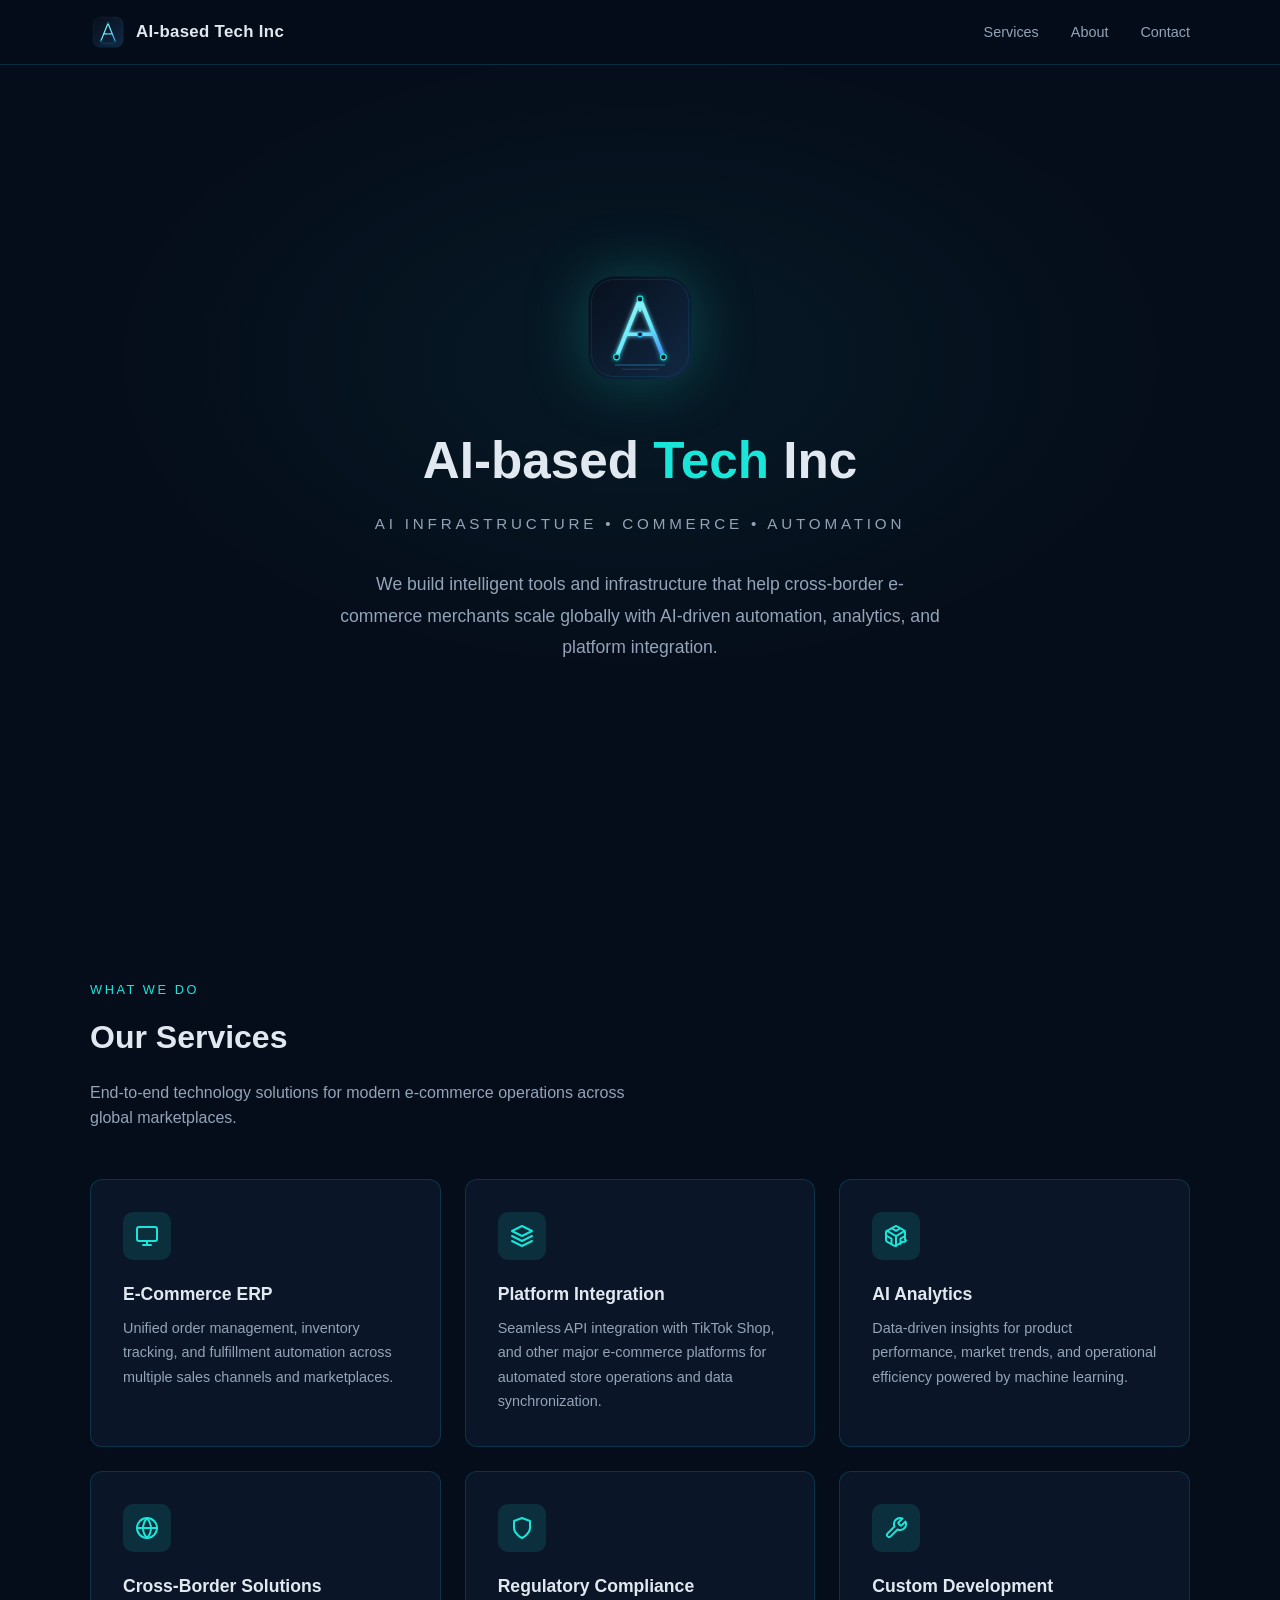
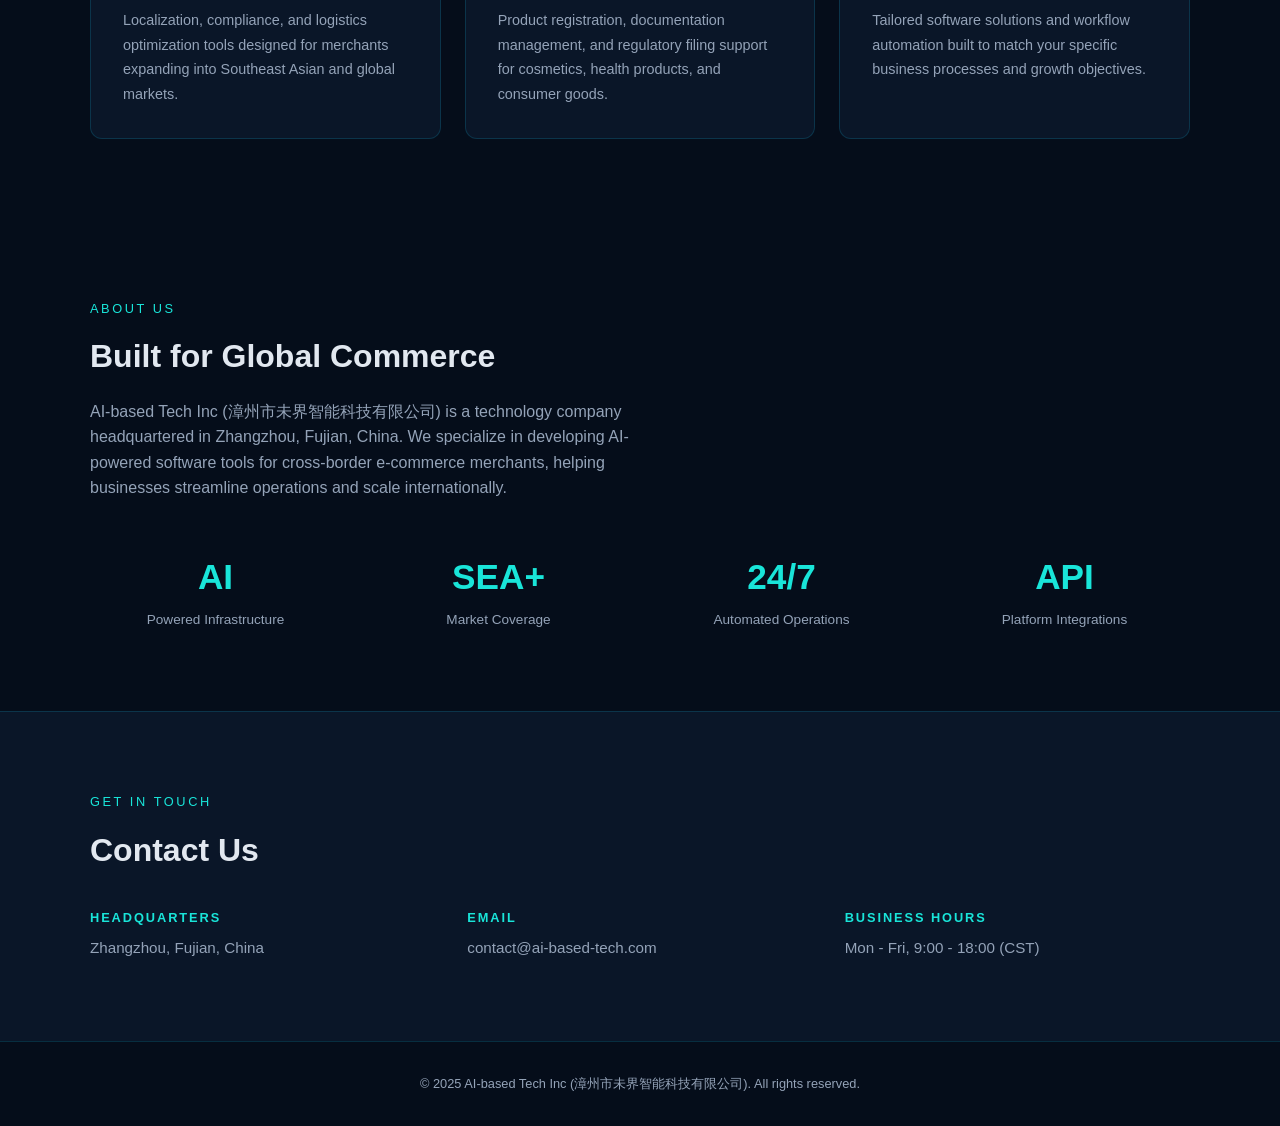
==== index.html @ 0955ab33 "Initial one-page company site for AI-based Tech Inc" ====
<!DOCTYPE html>
<html lang="en">
<head>
  <meta charset="UTF-8">
  <meta name="viewport" content="width=device-width, initial-scale=1.0">
  <title>AI-based Tech Inc</title>
  <meta name="description" content="AI-based Tech Inc — AI-powered cross-border e-commerce infrastructure, automation tools, and data-driven solutions for global merchants.">
  <style>
    *, *::before, *::after { margin: 0; padding: 0; box-sizing: border-box; }

    :root {
      --bg-deep: #050d1a;
      --bg-card: #0a1628;
      --cyan: #19e5d9;
      --cyan-dim: rgba(25, 229, 217, 0.12);
      --blue: #3b82f6;
      --text: #e2e8f0;
      --text-dim: #94a3b8;
      --border: rgba(15, 124, 153, 0.3);
    }

    html { scroll-behavior: smooth; }

    body {
      font-family: -apple-system, BlinkMacSystemFont, 'Segoe UI', Roboto, 'Helvetica Neue', sans-serif;
      background: var(--bg-deep);
      color: var(--text);
      line-height: 1.6;
      min-height: 100vh;
    }

    /* --- NAV --- */
    nav {
      position: fixed; top: 0; width: 100%; z-index: 100;
      background: rgba(5, 13, 26, 0.85);
      backdrop-filter: blur(12px);
      border-bottom: 1px solid var(--border);
      padding: 0 2rem;
    }
    .nav-inner {
      max-width: 1100px; margin: 0 auto;
      display: flex; align-items: center; justify-content: space-between;
      height: 64px;
    }
    .nav-brand { display: flex; align-items: center; gap: 10px; text-decoration: none; }
    .nav-brand svg { width: 36px; height: 36px; }
    .nav-brand span { font-size: 1.05rem; font-weight: 600; color: var(--text); letter-spacing: 0.02em; }
    .nav-links { display: flex; gap: 2rem; list-style: none; }
    .nav-links a {
      color: var(--text-dim); text-decoration: none; font-size: 0.9rem;
      transition: color 0.2s;
    }
    .nav-links a:hover { color: var(--cyan); }

    /* --- HERO --- */
    .hero {
      min-height: 100vh;
      display: flex; flex-direction: column; align-items: center; justify-content: center;
      text-align: center; padding: 6rem 2rem 4rem;
      background: radial-gradient(ellipse 60% 50% at 50% 40%, rgba(25, 229, 217, 0.06) 0%, transparent 70%);
    }
    .hero svg { width: 120px; height: 120px; margin-bottom: 2rem; filter: drop-shadow(0 0 30px rgba(25, 229, 217, 0.25)); }
    .hero h1 { font-size: clamp(2rem, 5vw, 3.2rem); font-weight: 700; margin-bottom: 0.5rem; }
    .hero h1 .accent { color: var(--cyan); }
    .hero .tagline {
      font-size: 0.95rem; color: var(--text-dim); letter-spacing: 0.25em; text-transform: uppercase;
      margin-bottom: 2rem;
    }
    .hero p {
      max-width: 600px; font-size: 1.1rem; color: var(--text-dim); line-height: 1.8;
    }

    /* --- SECTIONS --- */
    section { padding: 5rem 2rem; }
    .container { max-width: 1100px; margin: 0 auto; }
    .section-label {
      font-size: 0.8rem; letter-spacing: 0.2em; text-transform: uppercase;
      color: var(--cyan); margin-bottom: 0.75rem;
    }
    .section-title {
      font-size: clamp(1.5rem, 3vw, 2rem); font-weight: 700; margin-bottom: 1rem;
    }
    .section-desc {
      color: var(--text-dim); max-width: 560px; margin-bottom: 3rem;
    }

    /* --- SERVICES GRID --- */
    .grid {
      display: grid;
      grid-template-columns: repeat(auto-fit, minmax(280px, 1fr));
      gap: 1.5rem;
    }
    .card {
      background: var(--bg-card);
      border: 1px solid var(--border);
      border-radius: 12px;
      padding: 2rem;
      transition: border-color 0.3s, transform 0.3s;
    }
    .card:hover { border-color: var(--cyan); transform: translateY(-4px); }
    .card-icon {
      width: 48px; height: 48px; border-radius: 10px;
      background: var(--cyan-dim);
      display: flex; align-items: center; justify-content: center;
      margin-bottom: 1.25rem; font-size: 1.4rem;
    }
    .card h3 { font-size: 1.1rem; font-weight: 600; margin-bottom: 0.5rem; }
    .card p { font-size: 0.9rem; color: var(--text-dim); line-height: 1.7; }

    /* --- ABOUT --- */
    .about-grid {
      display: grid;
      grid-template-columns: repeat(auto-fit, minmax(200px, 1fr));
      gap: 2rem; margin-top: 2.5rem;
    }
    .stat { text-align: center; }
    .stat-value {
      font-size: 2.2rem; font-weight: 700; color: var(--cyan);
      margin-bottom: 0.25rem;
    }
    .stat-label { font-size: 0.85rem; color: var(--text-dim); }

    /* --- CONTACT --- */
    .contact-section {
      background: var(--bg-card);
      border-top: 1px solid var(--border);
    }
    .contact-grid {
      display: grid;
      grid-template-columns: repeat(auto-fit, minmax(240px, 1fr));
      gap: 2rem;
    }
    .contact-item h4 { font-size: 0.8rem; letter-spacing: 0.15em; text-transform: uppercase; color: var(--cyan); margin-bottom: 0.5rem; }
    .contact-item p { color: var(--text-dim); font-size: 0.95rem; }

    /* --- FOOTER --- */
    footer {
      text-align: center; padding: 2rem;
      border-top: 1px solid var(--border);
      font-size: 0.8rem; color: var(--text-dim);
    }

    /* --- MOBILE --- */
    @media (max-width: 640px) {
      .nav-links { display: none; }
      .hero { padding-top: 5rem; }
      section { padding: 3rem 1.25rem; }
    }
  </style>
</head>
<body>

<!-- Nav -->
<nav>
  <div class="nav-inner">
    <a href="#" class="nav-brand">
      <svg viewBox="0 0 1024 1024" fill="none" xmlns="http://www.w3.org/2000/svg">
        <defs>
          <linearGradient id="bg" x1="144" y1="120" x2="912" y2="912" gradientUnits="userSpaceOnUse"><stop stop-color="#08111F"/><stop offset="1" stop-color="#112741"/></linearGradient>
          <linearGradient id="stroke" x1="256" y1="238" x2="760" y2="786" gradientUnits="userSpaceOnUse"><stop stop-color="#A7FFF5"/><stop offset="0.55" stop-color="#67E8F9"/><stop offset="1" stop-color="#3B82F6"/></linearGradient>
        </defs>
        <rect x="72" y="72" width="880" height="880" rx="220" fill="url(#bg)"/>
        <rect x="98" y="98" width="828" height="828" rx="194" stroke="#0F7C99" stroke-opacity="0.45" stroke-width="4"/>
        <g><path d="M312 760L512 264L712 760" stroke="url(#stroke)" stroke-width="34" stroke-linecap="round" stroke-linejoin="round"/><path d="M388 566H636" stroke="url(#stroke)" stroke-width="30" stroke-linecap="round"/><circle cx="312" cy="760" r="24" fill="#09192C" stroke="#19E5D9" stroke-width="10"/><circle cx="512" cy="264" r="24" fill="#09192C" stroke="#19E5D9" stroke-width="10"/><circle cx="712" cy="760" r="24" fill="#09192C" stroke="#19E5D9" stroke-width="10"/><circle cx="512" cy="566" r="22" fill="#09192C" stroke="#38BDF8" stroke-width="10"/></g>
        <path d="M302 828H722" stroke="#1A6B91" stroke-width="10" stroke-linecap="round"/><path d="M360 864H664" stroke="#1A6B91" stroke-width="6" stroke-linecap="round" opacity="0.7"/>
      </svg>
      <span>AI-based Tech Inc</span>
    </a>
    <ul class="nav-links">
      <li><a href="#services">Services</a></li>
      <li><a href="#about">About</a></li>
      <li><a href="#contact">Contact</a></li>
    </ul>
  </div>
</nav>

<!-- Hero -->
<section class="hero">
  <svg viewBox="0 0 1024 1024" fill="none" xmlns="http://www.w3.org/2000/svg">
    <defs>
      <linearGradient id="bg2" x1="144" y1="120" x2="912" y2="912" gradientUnits="userSpaceOnUse"><stop stop-color="#08111F"/><stop offset="1" stop-color="#112741"/></linearGradient>
      <linearGradient id="stroke2" x1="256" y1="238" x2="760" y2="786" gradientUnits="userSpaceOnUse"><stop stop-color="#A7FFF5"/><stop offset="0.55" stop-color="#67E8F9"/><stop offset="1" stop-color="#3B82F6"/></linearGradient>
      <filter id="glow2" x="180" y="150" width="680" height="724" filterUnits="userSpaceOnUse"><feGaussianBlur stdDeviation="18" result="blur"/><feMerge><feMergeNode in="blur"/><feMergeNode in="SourceGraphic"/></feMerge></filter>
    </defs>
    <rect x="72" y="72" width="880" height="880" rx="220" fill="url(#bg2)"/>
    <rect x="98" y="98" width="828" height="828" rx="194" stroke="#0F7C99" stroke-opacity="0.45" stroke-width="4"/>
    <g filter="url(#glow2)"><path d="M312 760L512 264L712 760" stroke="url(#stroke2)" stroke-width="34" stroke-linecap="round" stroke-linejoin="round"/><path d="M388 566H636" stroke="url(#stroke2)" stroke-width="30" stroke-linecap="round"/><path d="M512 264V362" stroke="url(#stroke2)" stroke-width="22" stroke-linecap="round"/><circle cx="312" cy="760" r="24" fill="#09192C" stroke="#19E5D9" stroke-width="10"/><circle cx="512" cy="264" r="24" fill="#09192C" stroke="#19E5D9" stroke-width="10"/><circle cx="712" cy="760" r="24" fill="#09192C" stroke="#19E5D9" stroke-width="10"/><circle cx="512" cy="566" r="22" fill="#09192C" stroke="#38BDF8" stroke-width="10"/></g>
    <path d="M302 828H722" stroke="#1A6B91" stroke-width="10" stroke-linecap="round"/><path d="M360 864H664" stroke="#1A6B91" stroke-width="6" stroke-linecap="round" opacity="0.7"/>
  </svg>
  <h1>AI-based <span class="accent">Tech</span> Inc</h1>
  <p class="tagline">AI Infrastructure &bull; Commerce &bull; Automation</p>
  <p>We build intelligent tools and infrastructure that help cross-border e-commerce merchants scale globally with AI-driven automation, analytics, and platform integration.</p>
</section>

<!-- Services -->
<section id="services">
  <div class="container">
    <p class="section-label">What We Do</p>
    <h2 class="section-title">Our Services</h2>
    <p class="section-desc">End-to-end technology solutions for modern e-commerce operations across global marketplaces.</p>
    <div class="grid">
      <div class="card">
        <div class="card-icon"><svg width="24" height="24" fill="none" stroke="#19e5d9" stroke-width="2" stroke-linecap="round" stroke-linejoin="round" viewBox="0 0 24 24"><rect x="2" y="3" width="20" height="14" rx="2"/><path d="M8 21h8M12 17v4"/></svg></div>
        <h3>E-Commerce ERP</h3>
        <p>Unified order management, inventory tracking, and fulfillment automation across multiple sales channels and marketplaces.</p>
      </div>
      <div class="card">
        <div class="card-icon"><svg width="24" height="24" fill="none" stroke="#19e5d9" stroke-width="2" stroke-linecap="round" stroke-linejoin="round" viewBox="0 0 24 24"><path d="M12 2L2 7l10 5 10-5-10-5z"/><path d="M2 17l10 5 10-5"/><path d="M2 12l10 5 10-5"/></svg></div>
        <h3>Platform Integration</h3>
        <p>Seamless API integration with TikTok Shop, and other major e-commerce platforms for automated store operations and data synchronization.</p>
      </div>
      <div class="card">
        <div class="card-icon"><svg width="24" height="24" fill="none" stroke="#19e5d9" stroke-width="2" stroke-linecap="round" stroke-linejoin="round" viewBox="0 0 24 24"><path d="M21 16V8a2 2 0 00-1-1.73l-7-4a2 2 0 00-2 0l-7 4A2 2 0 002 8v8a2 2 0 001 1.73l7 4a2 2 0 002 0l7-4A2 2 0 0022 16z"/><path d="M7.5 4.21l4.5 2.6 4.5-2.6M7.5 19.79V14.6L3 12M21 12l-4.5 2.6v5.19M3.27 6.96L12 12.01l8.73-5.05"/><path d="M12 22.08V12"/></svg></div>
        <h3>AI Analytics</h3>
        <p>Data-driven insights for product performance, market trends, and operational efficiency powered by machine learning.</p>
      </div>
      <div class="card">
        <div class="card-icon"><svg width="24" height="24" fill="none" stroke="#19e5d9" stroke-width="2" stroke-linecap="round" stroke-linejoin="round" viewBox="0 0 24 24"><circle cx="12" cy="12" r="10"/><path d="M2 12h20M12 2a15.3 15.3 0 014 10 15.3 15.3 0 01-4 10 15.3 15.3 0 01-4-10 15.3 15.3 0 014-10z"/></svg></div>
        <h3>Cross-Border Solutions</h3>
        <p>Localization, compliance, and logistics optimization tools designed for merchants expanding into Southeast Asian and global markets.</p>
      </div>
      <div class="card">
        <div class="card-icon"><svg width="24" height="24" fill="none" stroke="#19e5d9" stroke-width="2" stroke-linecap="round" stroke-linejoin="round" viewBox="0 0 24 24"><path d="M12 22s8-4 8-10V5l-8-3-8 3v7c0 6 8 10 8 10z"/></svg></div>
        <h3>Regulatory Compliance</h3>
        <p>Product registration, documentation management, and regulatory filing support for cosmetics, health products, and consumer goods.</p>
      </div>
      <div class="card">
        <div class="card-icon"><svg width="24" height="24" fill="none" stroke="#19e5d9" stroke-width="2" stroke-linecap="round" stroke-linejoin="round" viewBox="0 0 24 24"><path d="M14.7 6.3a1 1 0 000 1.4l1.6 1.6a1 1 0 001.4 0l3.77-3.77a6 6 0 01-7.94 7.94l-6.91 6.91a2.12 2.12 0 01-3-3l6.91-6.91a6 6 0 017.94-7.94l-3.76 3.76z"/></svg></div>
        <h3>Custom Development</h3>
        <p>Tailored software solutions and workflow automation built to match your specific business processes and growth objectives.</p>
      </div>
    </div>
  </div>
</section>

<!-- About -->
<section id="about">
  <div class="container">
    <p class="section-label">About Us</p>
    <h2 class="section-title">Built for Global Commerce</h2>
    <p class="section-desc">AI-based Tech Inc (漳州市未界智能科技有限公司) is a technology company headquartered in Zhangzhou, Fujian, China. We specialize in developing AI-powered software tools for cross-border e-commerce merchants, helping businesses streamline operations and scale internationally.</p>
    <div class="about-grid">
      <div class="stat">
        <div class="stat-value">AI</div>
        <div class="stat-label">Powered Infrastructure</div>
      </div>
      <div class="stat">
        <div class="stat-value">SEA+</div>
        <div class="stat-label">Market Coverage</div>
      </div>
      <div class="stat">
        <div class="stat-value">24/7</div>
        <div class="stat-label">Automated Operations</div>
      </div>
      <div class="stat">
        <div class="stat-value">API</div>
        <div class="stat-label">Platform Integrations</div>
      </div>
    </div>
  </div>
</section>

<!-- Contact -->
<section id="contact" class="contact-section">
  <div class="container">
    <p class="section-label">Get in Touch</p>
    <h2 class="section-title">Contact Us</h2>
    <div class="contact-grid" style="margin-top: 2rem;">
      <div class="contact-item">
        <h4>Headquarters</h4>
        <p>Zhangzhou, Fujian, China</p>
      </div>
      <div class="contact-item">
        <h4>Email</h4>
        <p>contact@ai-based-tech.com</p>
      </div>
      <div class="contact-item">
        <h4>Business Hours</h4>
        <p>Mon - Fri, 9:00 - 18:00 (CST)</p>
      </div>
    </div>
  </div>
</section>

<footer>
  <p>&copy; 2025 AI-based Tech Inc (漳州市未界智能科技有限公司). All rights reserved.</p>
</footer>

</body>
</html>
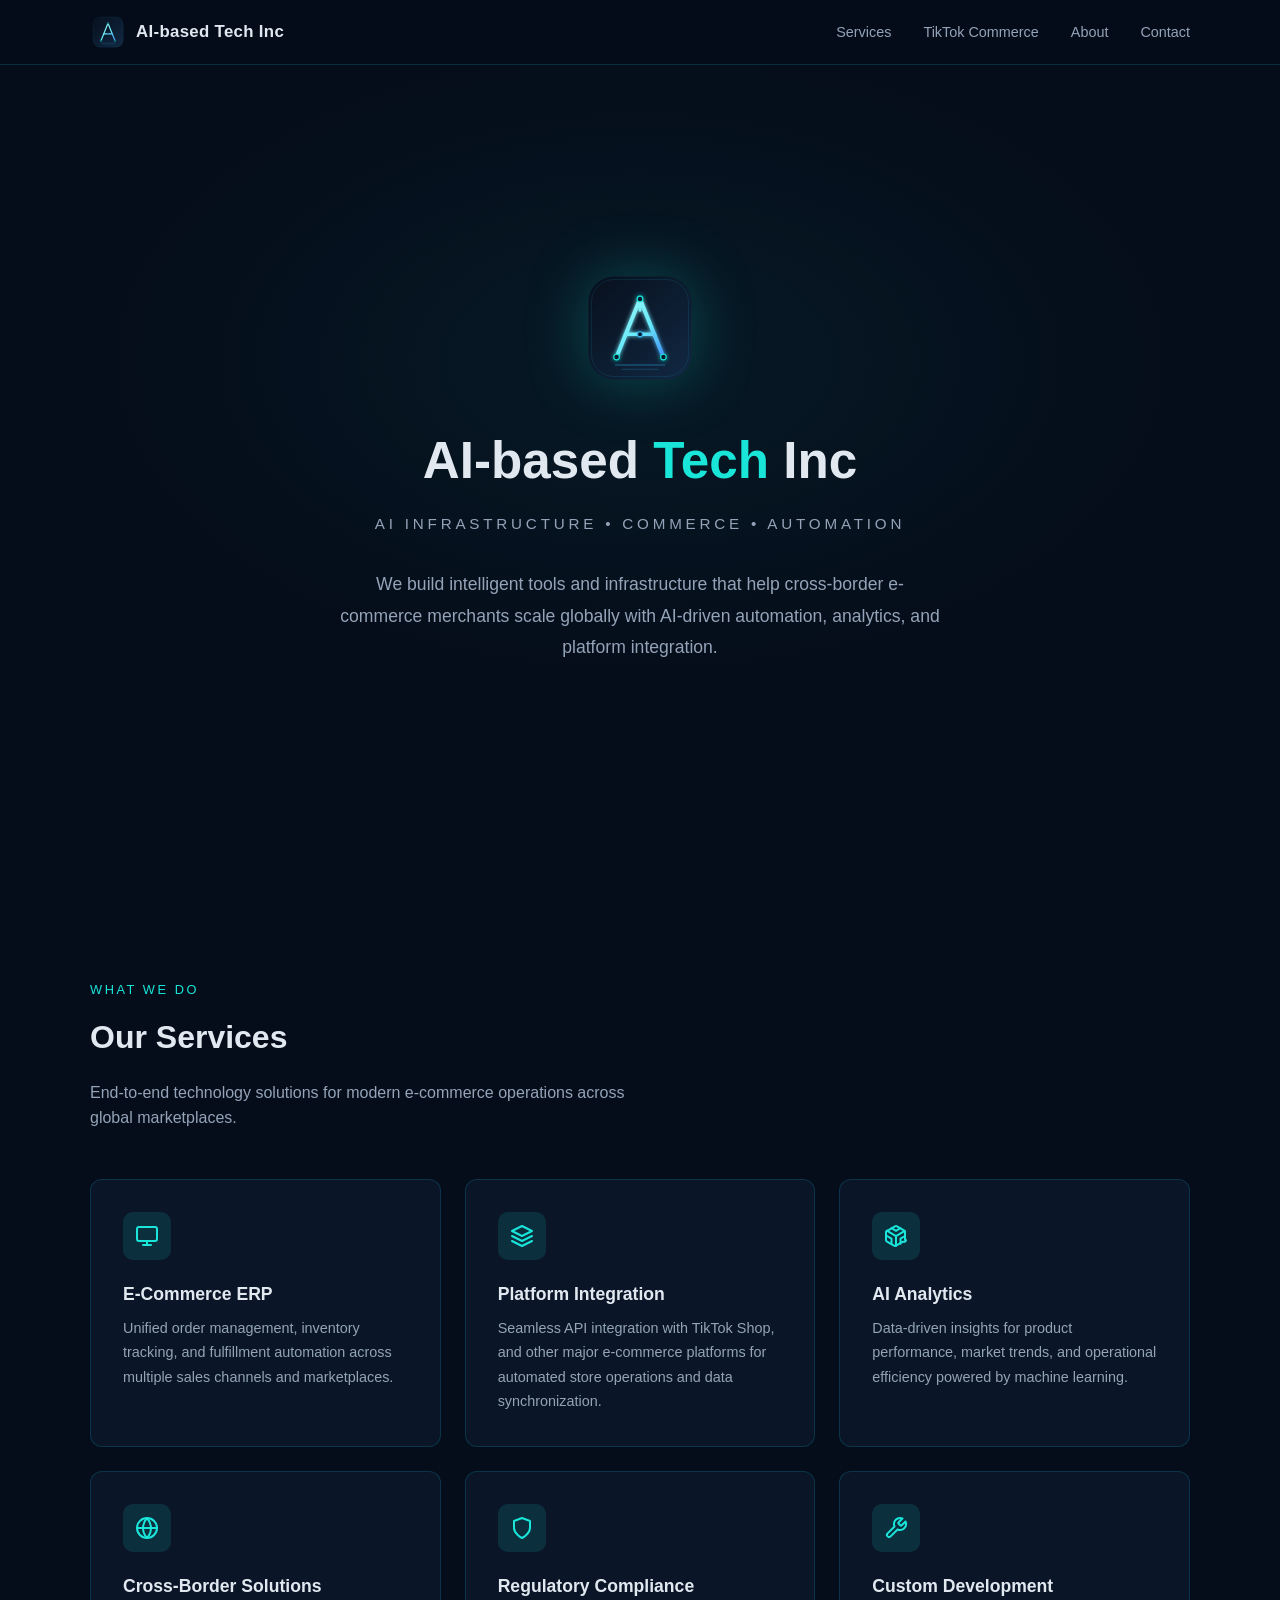
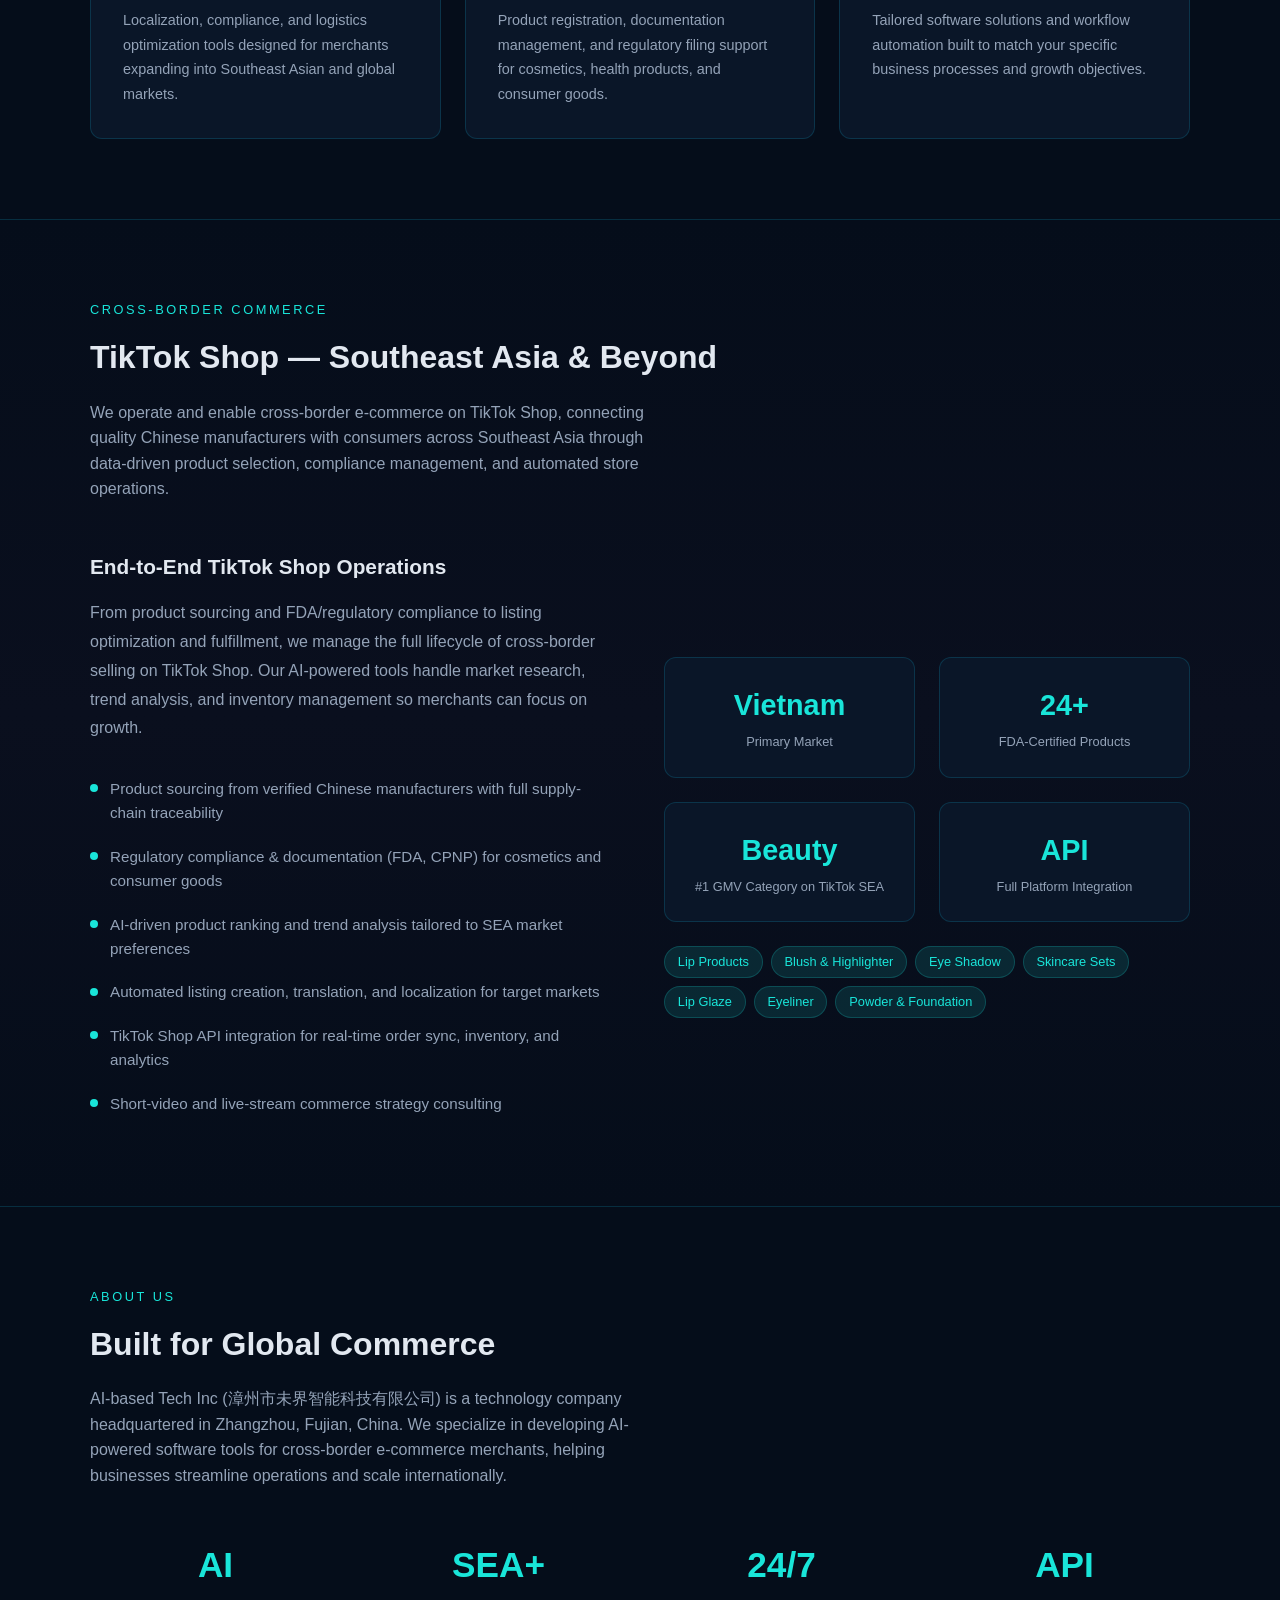
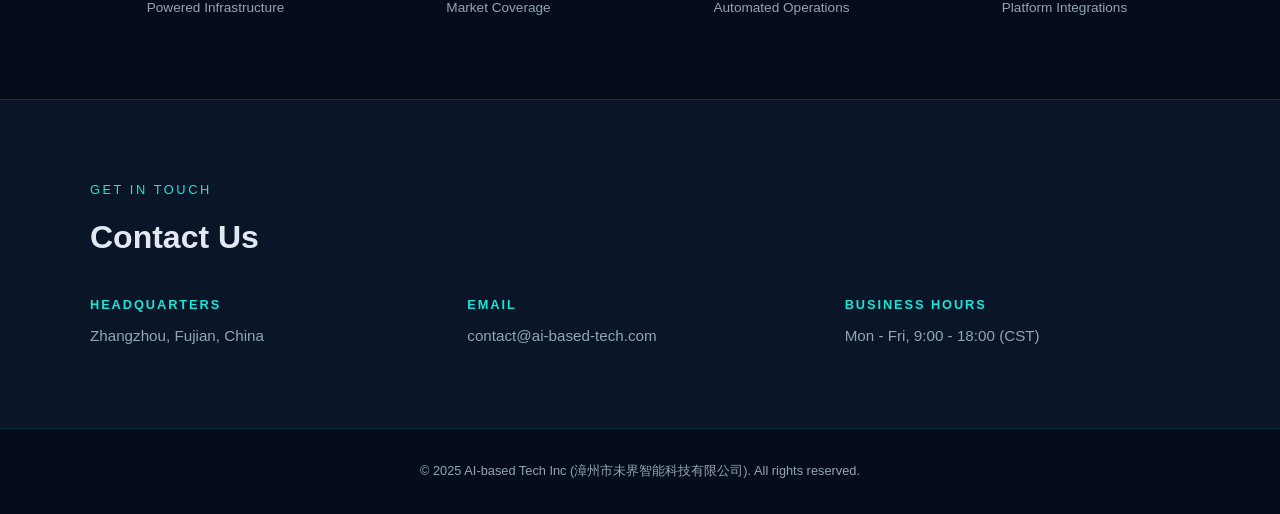
==== commit 74d47563: "Add TikTok cross-border commerce section" ====
--- a/index.html
+++ b/index.html
@@ -106,6 +106,49 @@
     }
     .card h3 { font-size: 1.1rem; font-weight: 600; margin-bottom: 0.5rem; }
     .card p { font-size: 0.9rem; color: var(--text-dim); line-height: 1.7; }
+
+    /* --- TIKTOK --- */
+    .tiktok-section {
+      background: linear-gradient(180deg, var(--bg-deep) 0%, #0a0f1e 50%, var(--bg-deep) 100%);
+      border-top: 1px solid var(--border);
+      border-bottom: 1px solid var(--border);
+    }
+    .tiktok-highlight {
+      display: grid;
+      grid-template-columns: 1fr 1fr;
+      gap: 3rem; align-items: center;
+    }
+    .tiktok-text h3 { font-size: 1.3rem; font-weight: 600; margin-bottom: 1rem; }
+    .tiktok-text p { color: var(--text-dim); line-height: 1.8; margin-bottom: 1rem; }
+    .tiktok-features { list-style: none; margin-top: 1.5rem; }
+    .tiktok-features li {
+      padding: 0.6rem 0; color: var(--text-dim); font-size: 0.95rem;
+      display: flex; align-items: flex-start; gap: 0.75rem;
+    }
+    .tiktok-features li::before {
+      content: ''; display: inline-block; width: 8px; height: 8px;
+      background: var(--cyan); border-radius: 50%; margin-top: 0.45rem; flex-shrink: 0;
+    }
+    .tiktok-stats {
+      display: grid; grid-template-columns: 1fr 1fr; gap: 1.5rem;
+    }
+    .tiktok-stat-card {
+      background: var(--bg-card); border: 1px solid var(--border);
+      border-radius: 12px; padding: 1.5rem; text-align: center;
+    }
+    .tiktok-stat-card .stat-value { font-size: 1.8rem; font-weight: 700; color: var(--cyan); }
+    .tiktok-stat-card .stat-label { font-size: 0.8rem; color: var(--text-dim); margin-top: 0.25rem; }
+    .tiktok-categories {
+      display: flex; flex-wrap: wrap; gap: 0.5rem; margin-top: 1.5rem;
+    }
+    .tag {
+      background: var(--cyan-dim); border: 1px solid rgba(25, 229, 217, 0.2);
+      color: var(--cyan); padding: 0.3rem 0.8rem; border-radius: 20px;
+      font-size: 0.8rem; white-space: nowrap;
+    }
+    @media (max-width: 768px) {
+      .tiktok-highlight { grid-template-columns: 1fr; }
+    }
 
     /* --- ABOUT --- */
     .about-grid {
@@ -168,6 +211,7 @@
     </a>
     <ul class="nav-links">
       <li><a href="#services">Services</a></li>
+      <li><a href="#tiktok">TikTok Commerce</a></li>
       <li><a href="#about">About</a></li>
       <li><a href="#contact">Contact</a></li>
     </ul>
@@ -233,6 +277,59 @@
   </div>
 </section>
 
+<!-- TikTok Cross-Border Commerce -->
+<section id="tiktok" class="tiktok-section">
+  <div class="container">
+    <p class="section-label">Cross-Border Commerce</p>
+    <h2 class="section-title">TikTok Shop &mdash; Southeast Asia &amp; Beyond</h2>
+    <p class="section-desc">We operate and enable cross-border e-commerce on TikTok Shop, connecting quality Chinese manufacturers with consumers across Southeast Asia through data-driven product selection, compliance management, and automated store operations.</p>
+
+    <div class="tiktok-highlight">
+      <div class="tiktok-text">
+        <h3>End-to-End TikTok Shop Operations</h3>
+        <p>From product sourcing and FDA/regulatory compliance to listing optimization and fulfillment, we manage the full lifecycle of cross-border selling on TikTok Shop. Our AI-powered tools handle market research, trend analysis, and inventory management so merchants can focus on growth.</p>
+        <ul class="tiktok-features">
+          <li>Product sourcing from verified Chinese manufacturers with full supply-chain traceability</li>
+          <li>Regulatory compliance &amp; documentation (FDA, CPNP) for cosmetics and consumer goods</li>
+          <li>AI-driven product ranking and trend analysis tailored to SEA market preferences</li>
+          <li>Automated listing creation, translation, and localization for target markets</li>
+          <li>TikTok Shop API integration for real-time order sync, inventory, and analytics</li>
+          <li>Short-video and live-stream commerce strategy consulting</li>
+        </ul>
+      </div>
+      <div>
+        <div class="tiktok-stats">
+          <div class="tiktok-stat-card">
+            <div class="stat-value">Vietnam</div>
+            <div class="stat-label">Primary Market</div>
+          </div>
+          <div class="tiktok-stat-card">
+            <div class="stat-value">24+</div>
+            <div class="stat-label">FDA-Certified Products</div>
+          </div>
+          <div class="tiktok-stat-card">
+            <div class="stat-value">Beauty</div>
+            <div class="stat-label">#1 GMV Category on TikTok SEA</div>
+          </div>
+          <div class="tiktok-stat-card">
+            <div class="stat-value">API</div>
+            <div class="stat-label">Full Platform Integration</div>
+          </div>
+        </div>
+        <div class="tiktok-categories">
+          <span class="tag">Lip Products</span>
+          <span class="tag">Blush &amp; Highlighter</span>
+          <span class="tag">Eye Shadow</span>
+          <span class="tag">Skincare Sets</span>
+          <span class="tag">Lip Glaze</span>
+          <span class="tag">Eyeliner</span>
+          <span class="tag">Powder &amp; Foundation</span>
+        </div>
+      </div>
+    </div>
+  </div>
+</section>
+
 <!-- About -->
 <section id="about">
   <div class="container">
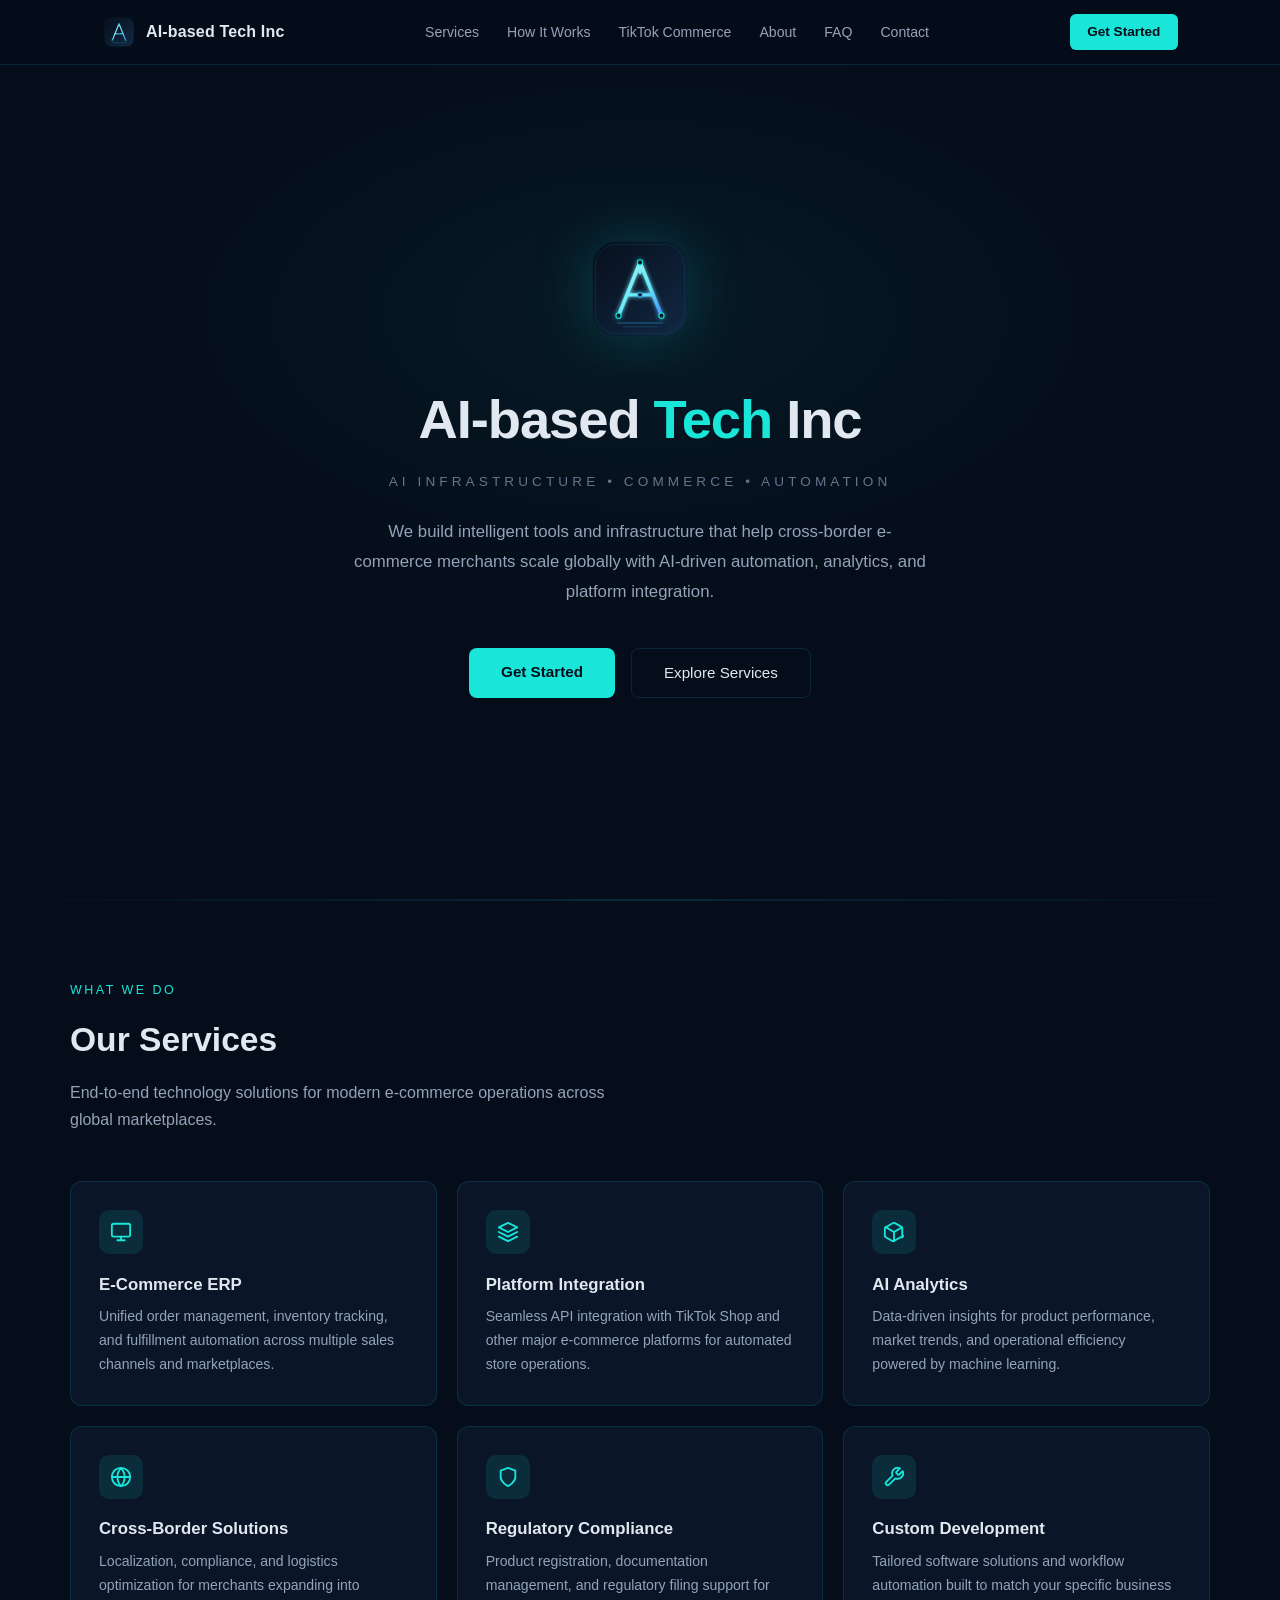
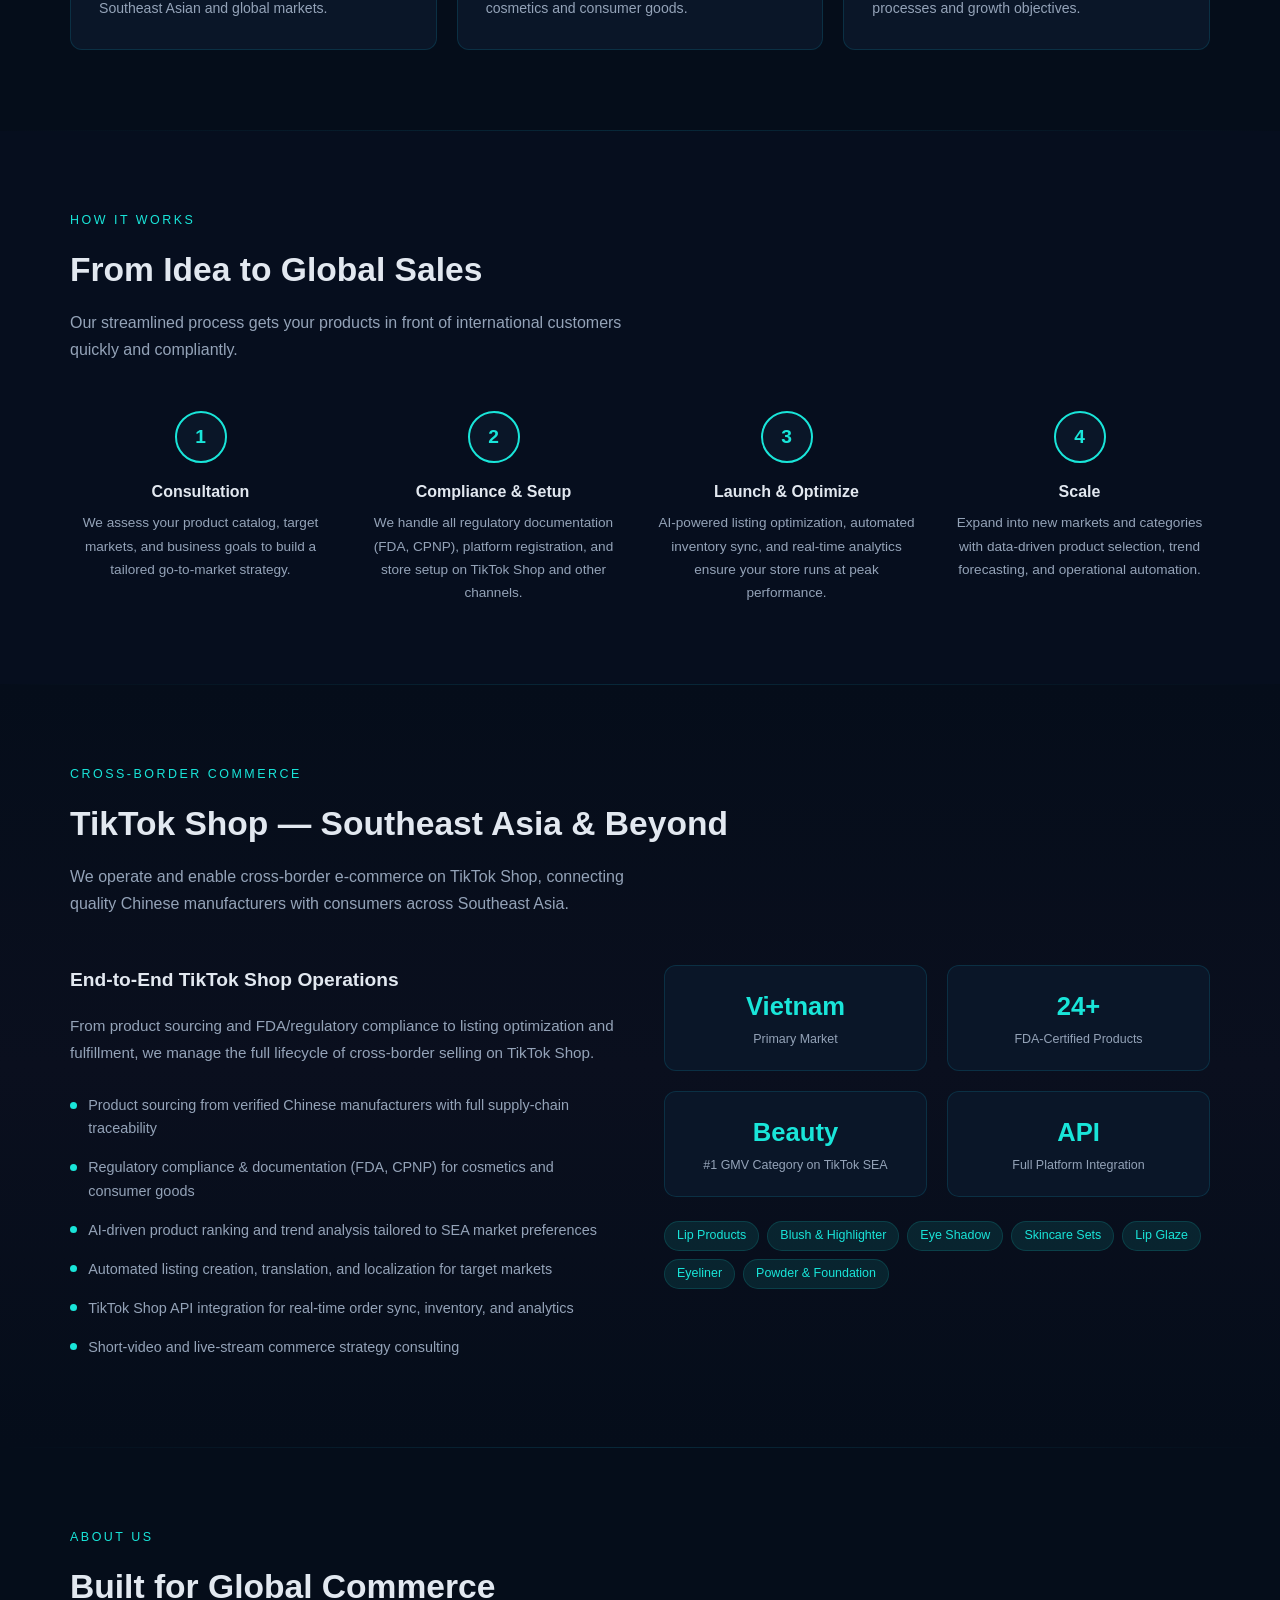
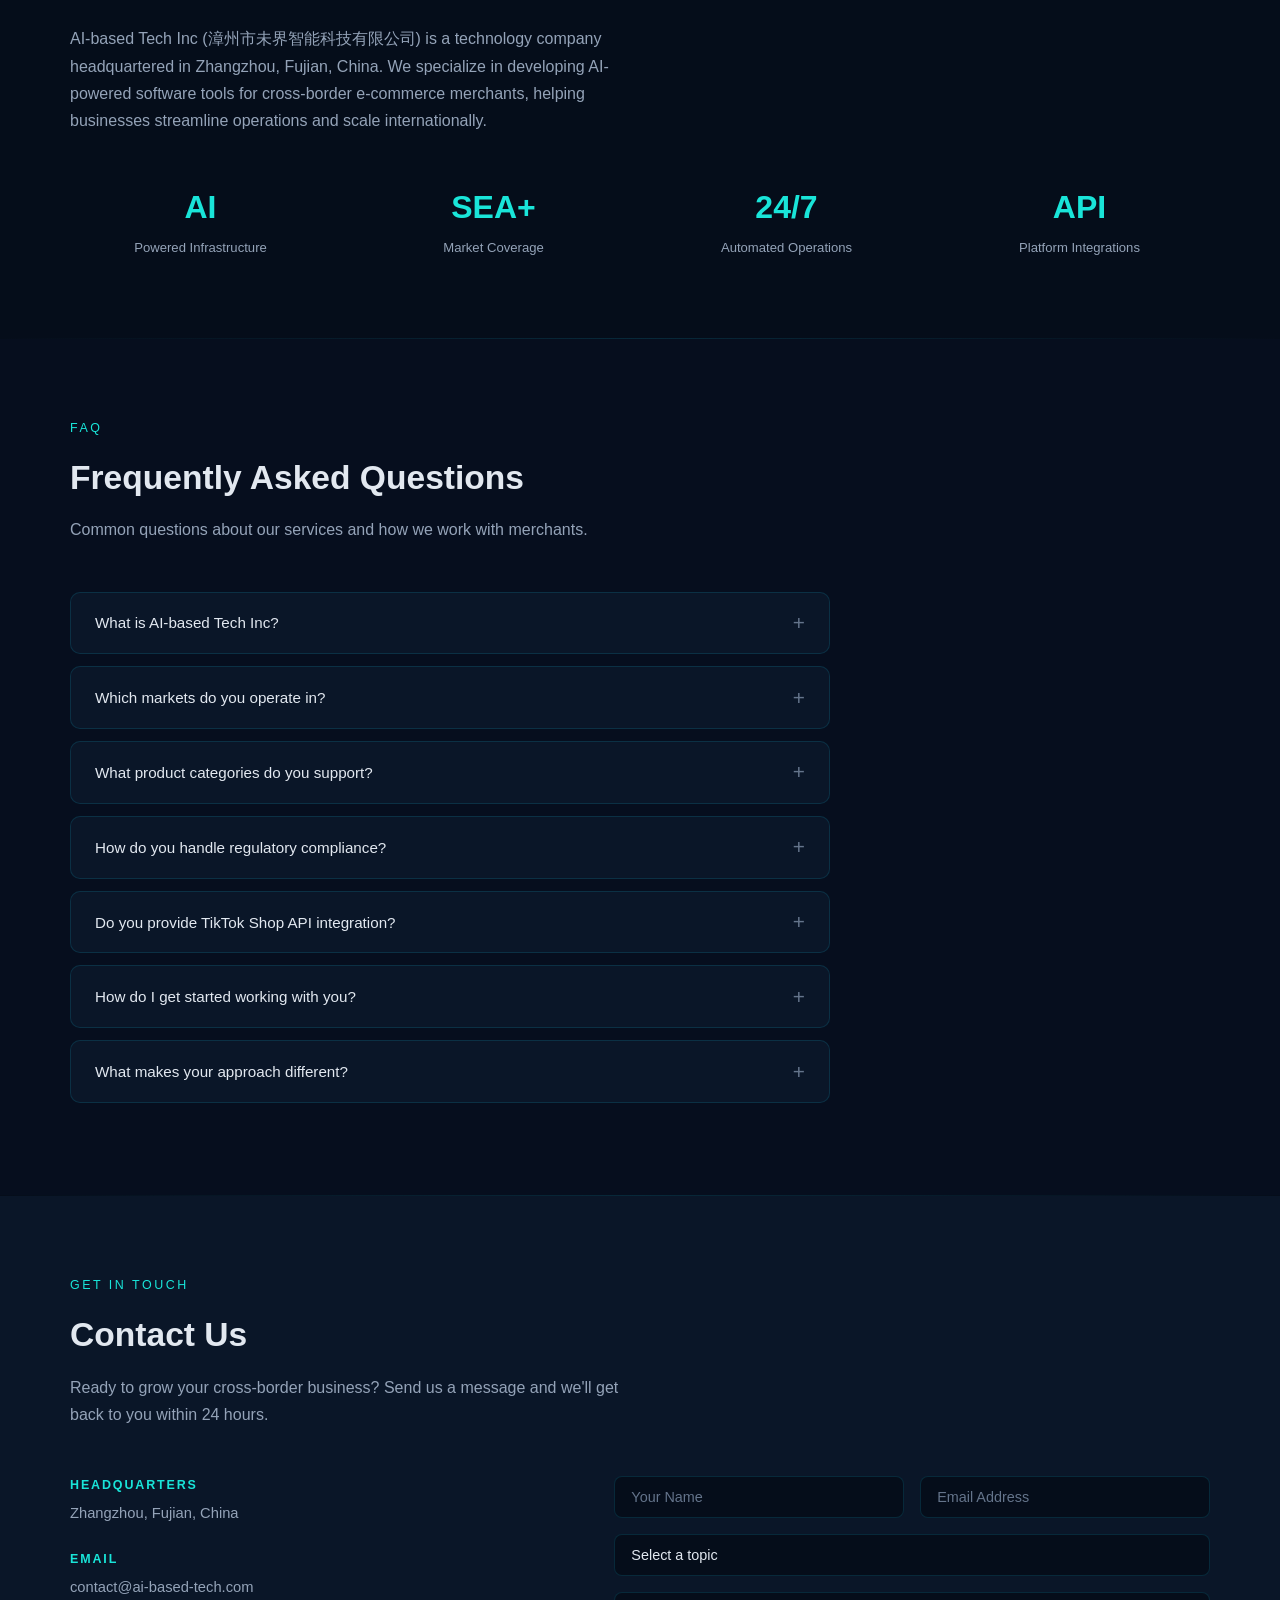
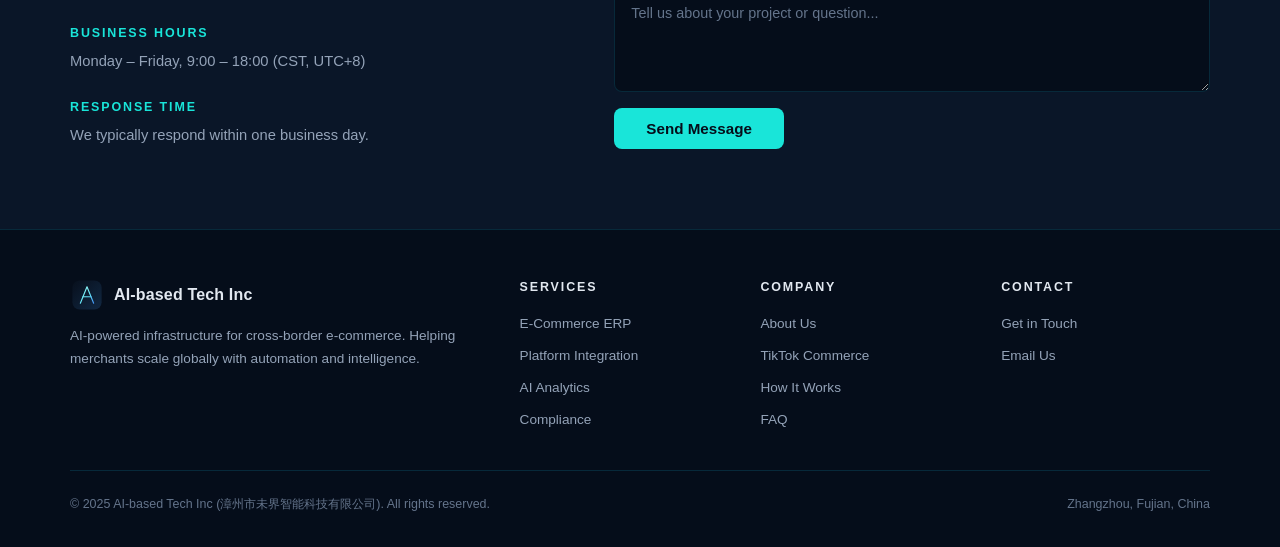
==== commit 70814d6d: "Add FAQ, How It Works, contact form, and full footer" ====
--- a/index.html
+++ b/index.html
@@ -3,20 +3,24 @@
 <head>
   <meta charset="UTF-8">
   <meta name="viewport" content="width=device-width, initial-scale=1.0">
-  <title>AI-based Tech Inc</title>
+  <title>AI-based Tech Inc — AI Infrastructure, Commerce & Automation</title>
   <meta name="description" content="AI-based Tech Inc — AI-powered cross-border e-commerce infrastructure, automation tools, and data-driven solutions for global merchants.">
+  <link rel="icon" type="image/svg+xml" href="data:image/svg+xml,<svg xmlns='http://www.w3.org/2000/svg' viewBox='0 0 100 100'><text y='.9em' font-size='90'>A</text></svg>">
   <style>
     *, *::before, *::after { margin: 0; padding: 0; box-sizing: border-box; }
 
     :root {
       --bg-deep: #050d1a;
       --bg-card: #0a1628;
+      --bg-alt: #060e1e;
       --cyan: #19e5d9;
-      --cyan-dim: rgba(25, 229, 217, 0.12);
+      --cyan-dim: rgba(25, 229, 217, 0.10);
       --blue: #3b82f6;
       --text: #e2e8f0;
       --text-dim: #94a3b8;
-      --border: rgba(15, 124, 153, 0.3);
+      --text-muted: #64748b;
+      --border: rgba(15, 124, 153, 0.25);
+      --border-hover: rgba(25, 229, 217, 0.5);
     }
 
     html { scroll-behavior: smooth; }
@@ -26,168 +30,263 @@
       background: var(--bg-deep);
       color: var(--text);
       line-height: 1.6;
-      min-height: 100vh;
     }
 
     /* --- NAV --- */
     nav {
       position: fixed; top: 0; width: 100%; z-index: 100;
-      background: rgba(5, 13, 26, 0.85);
-      backdrop-filter: blur(12px);
+      background: rgba(5, 13, 26, 0.88);
+      backdrop-filter: blur(16px);
+      -webkit-backdrop-filter: blur(16px);
       border-bottom: 1px solid var(--border);
-      padding: 0 2rem;
     }
     .nav-inner {
-      max-width: 1100px; margin: 0 auto;
+      max-width: 1140px; margin: 0 auto; padding: 0 2rem;
       display: flex; align-items: center; justify-content: space-between;
       height: 64px;
     }
     .nav-brand { display: flex; align-items: center; gap: 10px; text-decoration: none; }
-    .nav-brand svg { width: 36px; height: 36px; }
-    .nav-brand span { font-size: 1.05rem; font-weight: 600; color: var(--text); letter-spacing: 0.02em; }
-    .nav-links { display: flex; gap: 2rem; list-style: none; }
-    .nav-links a {
-      color: var(--text-dim); text-decoration: none; font-size: 0.9rem;
-      transition: color 0.2s;
-    }
+    .nav-brand svg { width: 34px; height: 34px; }
+    .nav-brand span { font-size: 1rem; font-weight: 600; color: var(--text); letter-spacing: 0.01em; }
+    .nav-links { display: flex; gap: 1.75rem; list-style: none; }
+    .nav-links a { color: var(--text-dim); text-decoration: none; font-size: 0.88rem; transition: color 0.2s; }
     .nav-links a:hover { color: var(--cyan); }
+    .nav-cta {
+      background: var(--cyan); color: #050d1a; border: none; padding: 0.45rem 1.1rem;
+      border-radius: 6px; font-size: 0.85rem; font-weight: 600; cursor: pointer;
+      text-decoration: none; transition: opacity 0.2s;
+    }
+    .nav-cta:hover { opacity: 0.85; }
+    .mobile-toggle { display: none; background: none; border: none; color: var(--text); font-size: 1.5rem; cursor: pointer; }
 
     /* --- HERO --- */
     .hero {
       min-height: 100vh;
       display: flex; flex-direction: column; align-items: center; justify-content: center;
-      text-align: center; padding: 6rem 2rem 4rem;
-      background: radial-gradient(ellipse 60% 50% at 50% 40%, rgba(25, 229, 217, 0.06) 0%, transparent 70%);
-    }
-    .hero svg { width: 120px; height: 120px; margin-bottom: 2rem; filter: drop-shadow(0 0 30px rgba(25, 229, 217, 0.25)); }
-    .hero h1 { font-size: clamp(2rem, 5vw, 3.2rem); font-weight: 700; margin-bottom: 0.5rem; }
+      text-align: center; padding: 7rem 2rem 5rem;
+      background: radial-gradient(ellipse 60% 45% at 50% 35%, rgba(25, 229, 217, 0.06) 0%, transparent 70%);
+      position: relative;
+    }
+    .hero::after {
+      content: ''; position: absolute; bottom: 0; left: 0; right: 0; height: 1px;
+      background: linear-gradient(90deg, transparent, var(--border), transparent);
+    }
+    .hero svg { width: 110px; height: 110px; margin-bottom: 2rem; filter: drop-shadow(0 0 30px rgba(25, 229, 217, 0.2)); }
+    .hero h1 { font-size: clamp(2.2rem, 5vw, 3.4rem); font-weight: 700; margin-bottom: 0.5rem; letter-spacing: -0.02em; }
     .hero h1 .accent { color: var(--cyan); }
     .hero .tagline {
-      font-size: 0.95rem; color: var(--text-dim); letter-spacing: 0.25em; text-transform: uppercase;
-      margin-bottom: 2rem;
-    }
-    .hero p {
-      max-width: 600px; font-size: 1.1rem; color: var(--text-dim); line-height: 1.8;
-    }
-
-    /* --- SECTIONS --- */
+      font-size: 0.85rem; color: var(--text-muted); letter-spacing: 0.3em; text-transform: uppercase;
+      margin-bottom: 1.5rem;
+    }
+    .hero .hero-desc {
+      max-width: 580px; font-size: 1.05rem; color: var(--text-dim); line-height: 1.8;
+      margin-bottom: 2.5rem;
+    }
+    .hero-actions { display: flex; gap: 1rem; flex-wrap: wrap; justify-content: center; }
+    .btn-primary {
+      background: var(--cyan); color: #050d1a; border: none; padding: 0.75rem 2rem;
+      border-radius: 8px; font-size: 0.95rem; font-weight: 600; cursor: pointer;
+      text-decoration: none; transition: opacity 0.2s, transform 0.2s;
+    }
+    .btn-primary:hover { opacity: 0.9; transform: translateY(-1px); }
+    .btn-outline {
+      background: transparent; color: var(--text); border: 1px solid var(--border);
+      padding: 0.75rem 2rem; border-radius: 8px; font-size: 0.95rem; font-weight: 500;
+      cursor: pointer; text-decoration: none; transition: border-color 0.2s;
+    }
+    .btn-outline:hover { border-color: var(--cyan); color: var(--cyan); }
+
+    /* --- SHARED --- */
     section { padding: 5rem 2rem; }
-    .container { max-width: 1100px; margin: 0 auto; }
+    .container { max-width: 1140px; margin: 0 auto; }
     .section-label {
-      font-size: 0.8rem; letter-spacing: 0.2em; text-transform: uppercase;
+      font-size: 0.78rem; letter-spacing: 0.2em; text-transform: uppercase;
       color: var(--cyan); margin-bottom: 0.75rem;
     }
-    .section-title {
-      font-size: clamp(1.5rem, 3vw, 2rem); font-weight: 700; margin-bottom: 1rem;
-    }
-    .section-desc {
-      color: var(--text-dim); max-width: 560px; margin-bottom: 3rem;
-    }
-
-    /* --- SERVICES GRID --- */
+    .section-title { font-size: clamp(1.5rem, 3vw, 2.1rem); font-weight: 700; margin-bottom: 0.75rem; }
+    .section-desc { color: var(--text-dim); max-width: 560px; margin-bottom: 3rem; line-height: 1.7; }
+    .section-divider {
+      height: 1px; border: none; margin: 0;
+      background: linear-gradient(90deg, transparent, var(--border), transparent);
+    }
+
+    /* --- SERVICES --- */
     .grid {
       display: grid;
-      grid-template-columns: repeat(auto-fit, minmax(280px, 1fr));
-      gap: 1.5rem;
+      grid-template-columns: repeat(auto-fit, minmax(300px, 1fr));
+      gap: 1.25rem;
     }
     .card {
-      background: var(--bg-card);
-      border: 1px solid var(--border);
-      border-radius: 12px;
-      padding: 2rem;
+      background: var(--bg-card); border: 1px solid var(--border);
+      border-radius: 12px; padding: 1.75rem;
       transition: border-color 0.3s, transform 0.3s;
     }
-    .card:hover { border-color: var(--cyan); transform: translateY(-4px); }
+    .card:hover { border-color: var(--border-hover); transform: translateY(-3px); }
     .card-icon {
-      width: 48px; height: 48px; border-radius: 10px;
+      width: 44px; height: 44px; border-radius: 10px;
       background: var(--cyan-dim);
       display: flex; align-items: center; justify-content: center;
-      margin-bottom: 1.25rem; font-size: 1.4rem;
-    }
-    .card h3 { font-size: 1.1rem; font-weight: 600; margin-bottom: 0.5rem; }
-    .card p { font-size: 0.9rem; color: var(--text-dim); line-height: 1.7; }
+      margin-bottom: 1.1rem;
+    }
+    .card h3 { font-size: 1.05rem; font-weight: 600; margin-bottom: 0.4rem; }
+    .card p { font-size: 0.88rem; color: var(--text-dim); line-height: 1.7; }
+
+    /* --- HOW IT WORKS --- */
+    .process-section { background: var(--bg-alt); }
+    .process-steps {
+      display: grid;
+      grid-template-columns: repeat(auto-fit, minmax(220px, 1fr));
+      gap: 2rem; counter-reset: step;
+    }
+    .step { position: relative; text-align: center; }
+    .step-number {
+      width: 52px; height: 52px; border-radius: 50%;
+      border: 2px solid var(--cyan); background: var(--bg-card);
+      display: flex; align-items: center; justify-content: center;
+      font-size: 1.2rem; font-weight: 700; color: var(--cyan);
+      margin: 0 auto 1rem;
+    }
+    .step h4 { font-size: 1rem; font-weight: 600; margin-bottom: 0.4rem; }
+    .step p { font-size: 0.85rem; color: var(--text-dim); line-height: 1.7; }
 
     /* --- TIKTOK --- */
     .tiktok-section {
       background: linear-gradient(180deg, var(--bg-deep) 0%, #0a0f1e 50%, var(--bg-deep) 100%);
-      border-top: 1px solid var(--border);
-      border-bottom: 1px solid var(--border);
-    }
-    .tiktok-highlight {
-      display: grid;
-      grid-template-columns: 1fr 1fr;
-      gap: 3rem; align-items: center;
-    }
-    .tiktok-text h3 { font-size: 1.3rem; font-weight: 600; margin-bottom: 1rem; }
-    .tiktok-text p { color: var(--text-dim); line-height: 1.8; margin-bottom: 1rem; }
-    .tiktok-features { list-style: none; margin-top: 1.5rem; }
+    }
+    .tiktok-highlight { display: grid; grid-template-columns: 1fr 1fr; gap: 3rem; align-items: start; }
+    .tiktok-text h3 { font-size: 1.2rem; font-weight: 600; margin-bottom: 1rem; }
+    .tiktok-text p { color: var(--text-dim); line-height: 1.8; margin-bottom: 1rem; font-size: 0.95rem; }
+    .tiktok-features { list-style: none; margin-top: 1.25rem; }
     .tiktok-features li {
-      padding: 0.6rem 0; color: var(--text-dim); font-size: 0.95rem;
-      display: flex; align-items: flex-start; gap: 0.75rem;
+      padding: 0.5rem 0; color: var(--text-dim); font-size: 0.9rem;
+      display: flex; align-items: flex-start; gap: 0.7rem;
     }
     .tiktok-features li::before {
-      content: ''; display: inline-block; width: 8px; height: 8px;
+      content: ''; width: 7px; height: 7px;
       background: var(--cyan); border-radius: 50%; margin-top: 0.45rem; flex-shrink: 0;
     }
-    .tiktok-stats {
-      display: grid; grid-template-columns: 1fr 1fr; gap: 1.5rem;
-    }
+    .tiktok-stats { display: grid; grid-template-columns: 1fr 1fr; gap: 1.25rem; }
     .tiktok-stat-card {
       background: var(--bg-card); border: 1px solid var(--border);
-      border-radius: 12px; padding: 1.5rem; text-align: center;
-    }
-    .tiktok-stat-card .stat-value { font-size: 1.8rem; font-weight: 700; color: var(--cyan); }
-    .tiktok-stat-card .stat-label { font-size: 0.8rem; color: var(--text-dim); margin-top: 0.25rem; }
-    .tiktok-categories {
-      display: flex; flex-wrap: wrap; gap: 0.5rem; margin-top: 1.5rem;
-    }
+      border-radius: 12px; padding: 1.25rem; text-align: center;
+    }
+    .tiktok-stat-card .stat-value { font-size: 1.6rem; font-weight: 700; color: var(--cyan); }
+    .tiktok-stat-card .stat-label { font-size: 0.78rem; color: var(--text-dim); margin-top: 0.2rem; }
+    .tiktok-categories { display: flex; flex-wrap: wrap; gap: 0.5rem; margin-top: 1.5rem; }
     .tag {
-      background: var(--cyan-dim); border: 1px solid rgba(25, 229, 217, 0.2);
-      color: var(--cyan); padding: 0.3rem 0.8rem; border-radius: 20px;
-      font-size: 0.8rem; white-space: nowrap;
-    }
-    @media (max-width: 768px) {
-      .tiktok-highlight { grid-template-columns: 1fr; }
+      background: var(--cyan-dim); border: 1px solid rgba(25, 229, 217, 0.15);
+      color: var(--cyan); padding: 0.25rem 0.75rem; border-radius: 20px;
+      font-size: 0.78rem;
     }
 
     /* --- ABOUT --- */
     .about-grid {
-      display: grid;
-      grid-template-columns: repeat(auto-fit, minmax(200px, 1fr));
+      display: grid; grid-template-columns: repeat(auto-fit, minmax(200px, 1fr));
       gap: 2rem; margin-top: 2.5rem;
     }
     .stat { text-align: center; }
-    .stat-value {
-      font-size: 2.2rem; font-weight: 700; color: var(--cyan);
-      margin-bottom: 0.25rem;
-    }
-    .stat-label { font-size: 0.85rem; color: var(--text-dim); }
+    .stat-value { font-size: 2rem; font-weight: 700; color: var(--cyan); margin-bottom: 0.2rem; }
+    .stat-label { font-size: 0.82rem; color: var(--text-dim); }
+
+    /* --- FAQ --- */
+    .faq-section { background: var(--bg-alt); }
+    .faq-list { max-width: 760px; }
+    .faq-item {
+      border: 1px solid var(--border); border-radius: 10px;
+      margin-bottom: 0.75rem; overflow: hidden;
+      background: var(--bg-card); transition: border-color 0.3s;
+    }
+    .faq-item:hover { border-color: rgba(25, 229, 217, 0.3); }
+    .faq-q {
+      width: 100%; background: none; border: none; color: var(--text);
+      padding: 1.15rem 1.5rem; font-size: 0.95rem; font-weight: 500;
+      text-align: left; cursor: pointer;
+      display: flex; justify-content: space-between; align-items: center;
+      font-family: inherit;
+    }
+    .faq-q:hover { color: var(--cyan); }
+    .faq-q::after {
+      content: '+'; font-size: 1.3rem; color: var(--text-muted);
+      transition: transform 0.3s; flex-shrink: 0; margin-left: 1rem;
+    }
+    .faq-item.open .faq-q::after { content: '\2212'; color: var(--cyan); }
+    .faq-a {
+      max-height: 0; overflow: hidden; transition: max-height 0.35s ease, padding 0.35s ease;
+      padding: 0 1.5rem;
+    }
+    .faq-item.open .faq-a { max-height: 300px; padding: 0 1.5rem 1.25rem; }
+    .faq-a p { font-size: 0.9rem; color: var(--text-dim); line-height: 1.8; }
 
     /* --- CONTACT --- */
-    .contact-section {
-      background: var(--bg-card);
-      border-top: 1px solid var(--border);
-    }
-    .contact-grid {
-      display: grid;
-      grid-template-columns: repeat(auto-fit, minmax(240px, 1fr));
-      gap: 2rem;
-    }
-    .contact-item h4 { font-size: 0.8rem; letter-spacing: 0.15em; text-transform: uppercase; color: var(--cyan); margin-bottom: 0.5rem; }
-    .contact-item p { color: var(--text-dim); font-size: 0.95rem; }
+    .contact-section { background: var(--bg-card); }
+    .contact-layout {
+      display: grid; grid-template-columns: 1fr 1.2fr; gap: 3rem;
+    }
+    .contact-info { display: flex; flex-direction: column; gap: 1.5rem; }
+    .contact-item h4 {
+      font-size: 0.78rem; letter-spacing: 0.15em; text-transform: uppercase;
+      color: var(--cyan); margin-bottom: 0.4rem;
+    }
+    .contact-item p { color: var(--text-dim); font-size: 0.92rem; }
+    .contact-form { display: flex; flex-direction: column; gap: 1rem; }
+    .form-row { display: grid; grid-template-columns: 1fr 1fr; gap: 1rem; }
+    .contact-form input, .contact-form textarea, .contact-form select {
+      background: var(--bg-deep); border: 1px solid var(--border);
+      border-radius: 8px; padding: 0.75rem 1rem; color: var(--text);
+      font-size: 0.9rem; font-family: inherit; transition: border-color 0.2s;
+      width: 100%;
+    }
+    .contact-form input:focus, .contact-form textarea:focus, .contact-form select:focus {
+      outline: none; border-color: var(--cyan);
+    }
+    .contact-form textarea { resize: vertical; min-height: 100px; }
+    .contact-form input::placeholder, .contact-form textarea::placeholder { color: var(--text-muted); }
+    .contact-form select { appearance: none; cursor: pointer; }
+    .contact-form select option { background: var(--bg-deep); }
+    .form-submit {
+      background: var(--cyan); color: #050d1a; border: none; padding: 0.75rem 2rem;
+      border-radius: 8px; font-size: 0.95rem; font-weight: 600; cursor: pointer;
+      transition: opacity 0.2s; align-self: flex-start;
+    }
+    .form-submit:hover { opacity: 0.85; }
 
     /* --- FOOTER --- */
-    footer {
-      text-align: center; padding: 2rem;
-      border-top: 1px solid var(--border);
-      font-size: 0.8rem; color: var(--text-dim);
-    }
-
-    /* --- MOBILE --- */
-    @media (max-width: 640px) {
-      .nav-links { display: none; }
-      .hero { padding-top: 5rem; }
-      section { padding: 3rem 1.25rem; }
+    .footer {
+      border-top: 1px solid var(--border); padding: 3rem 2rem 2rem;
+    }
+    .footer-inner {
+      max-width: 1140px; margin: 0 auto;
+      display: grid; grid-template-columns: 2fr 1fr 1fr 1fr; gap: 2rem;
+    }
+    .footer-brand p { color: var(--text-dim); font-size: 0.85rem; margin-top: 0.75rem; line-height: 1.7; }
+    .footer-col h5 {
+      font-size: 0.78rem; letter-spacing: 0.15em; text-transform: uppercase;
+      color: var(--text); margin-bottom: 0.75rem;
+    }
+    .footer-col ul { list-style: none; }
+    .footer-col li { margin-bottom: 0.4rem; }
+    .footer-col a { color: var(--text-dim); text-decoration: none; font-size: 0.85rem; transition: color 0.2s; }
+    .footer-col a:hover { color: var(--cyan); }
+    .footer-bottom {
+      max-width: 1140px; margin: 2rem auto 0;
+      padding-top: 1.5rem; border-top: 1px solid var(--border);
+      display: flex; justify-content: space-between; align-items: center;
+      font-size: 0.78rem; color: var(--text-muted);
+    }
+
+    /* --- RESPONSIVE --- */
+    @media (max-width: 768px) {
+      .nav-links, .nav-cta { display: none; }
+      .mobile-toggle { display: block; }
+      .hero { padding: 6rem 1.5rem 4rem; min-height: auto; }
+      .hero svg { width: 80px; height: 80px; }
+      section { padding: 3.5rem 1.25rem; }
+      .grid { grid-template-columns: 1fr; }
+      .tiktok-highlight { grid-template-columns: 1fr; }
+      .contact-layout { grid-template-columns: 1fr; }
+      .form-row { grid-template-columns: 1fr; }
+      .footer-inner { grid-template-columns: 1fr 1fr; }
+      .footer-bottom { flex-direction: column; gap: 0.5rem; text-align: center; }
     }
   </style>
 </head>
@@ -211,10 +310,14 @@
     </a>
     <ul class="nav-links">
       <li><a href="#services">Services</a></li>
+      <li><a href="#process">How It Works</a></li>
       <li><a href="#tiktok">TikTok Commerce</a></li>
       <li><a href="#about">About</a></li>
+      <li><a href="#faq">FAQ</a></li>
       <li><a href="#contact">Contact</a></li>
     </ul>
+    <a href="#contact" class="nav-cta">Get Started</a>
+    <button class="mobile-toggle" onclick="document.querySelector('.nav-links').classList.toggle('show')" aria-label="Menu">&#9776;</button>
   </div>
 </nav>
 
@@ -233,8 +336,14 @@
   </svg>
   <h1>AI-based <span class="accent">Tech</span> Inc</h1>
   <p class="tagline">AI Infrastructure &bull; Commerce &bull; Automation</p>
-  <p>We build intelligent tools and infrastructure that help cross-border e-commerce merchants scale globally with AI-driven automation, analytics, and platform integration.</p>
+  <p class="hero-desc">We build intelligent tools and infrastructure that help cross-border e-commerce merchants scale globally with AI-driven automation, analytics, and platform integration.</p>
+  <div class="hero-actions">
+    <a href="#contact" class="btn-primary">Get Started</a>
+    <a href="#services" class="btn-outline">Explore Services</a>
+  </div>
 </section>
+
+<hr class="section-divider">
 
 <!-- Services -->
 <section id="services">
@@ -244,50 +353,84 @@
     <p class="section-desc">End-to-end technology solutions for modern e-commerce operations across global marketplaces.</p>
     <div class="grid">
       <div class="card">
-        <div class="card-icon"><svg width="24" height="24" fill="none" stroke="#19e5d9" stroke-width="2" stroke-linecap="round" stroke-linejoin="round" viewBox="0 0 24 24"><rect x="2" y="3" width="20" height="14" rx="2"/><path d="M8 21h8M12 17v4"/></svg></div>
+        <div class="card-icon"><svg width="22" height="22" fill="none" stroke="#19e5d9" stroke-width="2" stroke-linecap="round" stroke-linejoin="round" viewBox="0 0 24 24"><rect x="2" y="3" width="20" height="14" rx="2"/><path d="M8 21h8M12 17v4"/></svg></div>
         <h3>E-Commerce ERP</h3>
         <p>Unified order management, inventory tracking, and fulfillment automation across multiple sales channels and marketplaces.</p>
       </div>
       <div class="card">
-        <div class="card-icon"><svg width="24" height="24" fill="none" stroke="#19e5d9" stroke-width="2" stroke-linecap="round" stroke-linejoin="round" viewBox="0 0 24 24"><path d="M12 2L2 7l10 5 10-5-10-5z"/><path d="M2 17l10 5 10-5"/><path d="M2 12l10 5 10-5"/></svg></div>
+        <div class="card-icon"><svg width="22" height="22" fill="none" stroke="#19e5d9" stroke-width="2" stroke-linecap="round" stroke-linejoin="round" viewBox="0 0 24 24"><path d="M12 2L2 7l10 5 10-5-10-5z"/><path d="M2 17l10 5 10-5"/><path d="M2 12l10 5 10-5"/></svg></div>
         <h3>Platform Integration</h3>
-        <p>Seamless API integration with TikTok Shop, and other major e-commerce platforms for automated store operations and data synchronization.</p>
+        <p>Seamless API integration with TikTok Shop and other major e-commerce platforms for automated store operations.</p>
       </div>
       <div class="card">
-        <div class="card-icon"><svg width="24" height="24" fill="none" stroke="#19e5d9" stroke-width="2" stroke-linecap="round" stroke-linejoin="round" viewBox="0 0 24 24"><path d="M21 16V8a2 2 0 00-1-1.73l-7-4a2 2 0 00-2 0l-7 4A2 2 0 002 8v8a2 2 0 001 1.73l7 4a2 2 0 002 0l7-4A2 2 0 0022 16z"/><path d="M7.5 4.21l4.5 2.6 4.5-2.6M7.5 19.79V14.6L3 12M21 12l-4.5 2.6v5.19M3.27 6.96L12 12.01l8.73-5.05"/><path d="M12 22.08V12"/></svg></div>
+        <div class="card-icon"><svg width="22" height="22" fill="none" stroke="#19e5d9" stroke-width="2" stroke-linecap="round" stroke-linejoin="round" viewBox="0 0 24 24"><path d="M21 16V8a2 2 0 00-1-1.73l-7-4a2 2 0 00-2 0l-7 4A2 2 0 002 8v8a2 2 0 001 1.73l7 4a2 2 0 002 0l7-4A2 2 0 0022 16z"/><path d="M3.27 6.96L12 12.01l8.73-5.05M12 22.08V12"/></svg></div>
         <h3>AI Analytics</h3>
         <p>Data-driven insights for product performance, market trends, and operational efficiency powered by machine learning.</p>
       </div>
       <div class="card">
-        <div class="card-icon"><svg width="24" height="24" fill="none" stroke="#19e5d9" stroke-width="2" stroke-linecap="round" stroke-linejoin="round" viewBox="0 0 24 24"><circle cx="12" cy="12" r="10"/><path d="M2 12h20M12 2a15.3 15.3 0 014 10 15.3 15.3 0 01-4 10 15.3 15.3 0 01-4-10 15.3 15.3 0 014-10z"/></svg></div>
+        <div class="card-icon"><svg width="22" height="22" fill="none" stroke="#19e5d9" stroke-width="2" stroke-linecap="round" stroke-linejoin="round" viewBox="0 0 24 24"><circle cx="12" cy="12" r="10"/><path d="M2 12h20M12 2a15.3 15.3 0 014 10 15.3 15.3 0 01-4 10 15.3 15.3 0 01-4-10 15.3 15.3 0 014-10z"/></svg></div>
         <h3>Cross-Border Solutions</h3>
-        <p>Localization, compliance, and logistics optimization tools designed for merchants expanding into Southeast Asian and global markets.</p>
+        <p>Localization, compliance, and logistics optimization for merchants expanding into Southeast Asian and global markets.</p>
       </div>
       <div class="card">
-        <div class="card-icon"><svg width="24" height="24" fill="none" stroke="#19e5d9" stroke-width="2" stroke-linecap="round" stroke-linejoin="round" viewBox="0 0 24 24"><path d="M12 22s8-4 8-10V5l-8-3-8 3v7c0 6 8 10 8 10z"/></svg></div>
+        <div class="card-icon"><svg width="22" height="22" fill="none" stroke="#19e5d9" stroke-width="2" stroke-linecap="round" stroke-linejoin="round" viewBox="0 0 24 24"><path d="M12 22s8-4 8-10V5l-8-3-8 3v7c0 6 8 10 8 10z"/></svg></div>
         <h3>Regulatory Compliance</h3>
-        <p>Product registration, documentation management, and regulatory filing support for cosmetics, health products, and consumer goods.</p>
+        <p>Product registration, documentation management, and regulatory filing support for cosmetics and consumer goods.</p>
       </div>
       <div class="card">
-        <div class="card-icon"><svg width="24" height="24" fill="none" stroke="#19e5d9" stroke-width="2" stroke-linecap="round" stroke-linejoin="round" viewBox="0 0 24 24"><path d="M14.7 6.3a1 1 0 000 1.4l1.6 1.6a1 1 0 001.4 0l3.77-3.77a6 6 0 01-7.94 7.94l-6.91 6.91a2.12 2.12 0 01-3-3l6.91-6.91a6 6 0 017.94-7.94l-3.76 3.76z"/></svg></div>
+        <div class="card-icon"><svg width="22" height="22" fill="none" stroke="#19e5d9" stroke-width="2" stroke-linecap="round" stroke-linejoin="round" viewBox="0 0 24 24"><path d="M14.7 6.3a1 1 0 000 1.4l1.6 1.6a1 1 0 001.4 0l3.77-3.77a6 6 0 01-7.94 7.94l-6.91 6.91a2.12 2.12 0 01-3-3l6.91-6.91a6 6 0 017.94-7.94l-3.76 3.76z"/></svg></div>
         <h3>Custom Development</h3>
         <p>Tailored software solutions and workflow automation built to match your specific business processes and growth objectives.</p>
       </div>
     </div>
   </div>
 </section>
+
+<hr class="section-divider">
+
+<!-- How It Works -->
+<section id="process" class="process-section">
+  <div class="container">
+    <p class="section-label">How It Works</p>
+    <h2 class="section-title">From Idea to Global Sales</h2>
+    <p class="section-desc">Our streamlined process gets your products in front of international customers quickly and compliantly.</p>
+    <div class="process-steps">
+      <div class="step">
+        <div class="step-number">1</div>
+        <h4>Consultation</h4>
+        <p>We assess your product catalog, target markets, and business goals to build a tailored go-to-market strategy.</p>
+      </div>
+      <div class="step">
+        <div class="step-number">2</div>
+        <h4>Compliance & Setup</h4>
+        <p>We handle all regulatory documentation (FDA, CPNP), platform registration, and store setup on TikTok Shop and other channels.</p>
+      </div>
+      <div class="step">
+        <div class="step-number">3</div>
+        <h4>Launch & Optimize</h4>
+        <p>AI-powered listing optimization, automated inventory sync, and real-time analytics ensure your store runs at peak performance.</p>
+      </div>
+      <div class="step">
+        <div class="step-number">4</div>
+        <h4>Scale</h4>
+        <p>Expand into new markets and categories with data-driven product selection, trend forecasting, and operational automation.</p>
+      </div>
+    </div>
+  </div>
+</section>
+
+<hr class="section-divider">
 
 <!-- TikTok Cross-Border Commerce -->
 <section id="tiktok" class="tiktok-section">
   <div class="container">
     <p class="section-label">Cross-Border Commerce</p>
     <h2 class="section-title">TikTok Shop &mdash; Southeast Asia &amp; Beyond</h2>
-    <p class="section-desc">We operate and enable cross-border e-commerce on TikTok Shop, connecting quality Chinese manufacturers with consumers across Southeast Asia through data-driven product selection, compliance management, and automated store operations.</p>
-
+    <p class="section-desc">We operate and enable cross-border e-commerce on TikTok Shop, connecting quality Chinese manufacturers with consumers across Southeast Asia.</p>
     <div class="tiktok-highlight">
       <div class="tiktok-text">
         <h3>End-to-End TikTok Shop Operations</h3>
-        <p>From product sourcing and FDA/regulatory compliance to listing optimization and fulfillment, we manage the full lifecycle of cross-border selling on TikTok Shop. Our AI-powered tools handle market research, trend analysis, and inventory management so merchants can focus on growth.</p>
+        <p>From product sourcing and FDA/regulatory compliance to listing optimization and fulfillment, we manage the full lifecycle of cross-border selling on TikTok Shop.</p>
         <ul class="tiktok-features">
           <li>Product sourcing from verified Chinese manufacturers with full supply-chain traceability</li>
           <li>Regulatory compliance &amp; documentation (FDA, CPNP) for cosmetics and consumer goods</li>
@@ -330,6 +473,8 @@
   </div>
 </section>
 
+<hr class="section-divider">
+
 <!-- About -->
 <section id="about">
   <div class="container">
@@ -357,31 +502,184 @@
   </div>
 </section>
 
+<hr class="section-divider">
+
+<!-- FAQ -->
+<section id="faq" class="faq-section">
+  <div class="container">
+    <p class="section-label">FAQ</p>
+    <h2 class="section-title">Frequently Asked Questions</h2>
+    <p class="section-desc">Common questions about our services and how we work with merchants.</p>
+    <div class="faq-list">
+      <div class="faq-item">
+        <button class="faq-q">What is AI-based Tech Inc?</button>
+        <div class="faq-a"><p>AI-based Tech Inc (漳州市未界智能科技有限公司) is a technology company that builds AI-powered tools for cross-border e-commerce. We help merchants sell internationally through platforms like TikTok Shop by providing ERP systems, API integrations, market analytics, and regulatory compliance support.</p></div>
+      </div>
+      <div class="faq-item">
+        <button class="faq-q">Which markets do you operate in?</button>
+        <div class="faq-a"><p>Our primary focus is Southeast Asia, with Vietnam as our leading market. We also support expansion into other TikTok Shop markets including Thailand, Philippines, Malaysia, and Indonesia. Our technology platform is built to support any market where TikTok Shop operates.</p></div>
+      </div>
+      <div class="faq-item">
+        <button class="faq-q">What product categories do you support?</button>
+        <div class="faq-a"><p>We specialize in beauty and cosmetics — including lip products, blush, eyeshadow, skincare sets, and more. This is the #1 GMV category on TikTok Shop in Southeast Asia. We also support other consumer goods categories and can help evaluate new product opportunities using our AI-driven trend analysis tools.</p></div>
+      </div>
+      <div class="faq-item">
+        <button class="faq-q">How do you handle regulatory compliance?</button>
+        <div class="faq-a"><p>We manage the full compliance lifecycle including FDA product registration, CPNP notifications for EU markets, product documentation preparation, and ongoing regulatory monitoring. We currently maintain FDA certifications for 24+ cosmetics products and handle all paperwork so merchants can focus on selling.</p></div>
+      </div>
+      <div class="faq-item">
+        <button class="faq-q">Do you provide TikTok Shop API integration?</button>
+        <div class="faq-a"><p>Yes. We build and maintain direct integrations with the TikTok Shop Partner API, enabling real-time order synchronization, automated inventory management, product listing automation, and comprehensive analytics dashboards. Our tools connect your supply chain directly to TikTok Shop's infrastructure.</p></div>
+      </div>
+      <div class="faq-item">
+        <button class="faq-q">How do I get started working with you?</button>
+        <div class="faq-a"><p>Reach out via our contact form or email us at contact@ai-based-tech.com. We'll schedule a consultation to understand your product catalog, target markets, and goals, then propose a tailored strategy for launching or scaling your cross-border e-commerce operations.</p></div>
+      </div>
+      <div class="faq-item">
+        <button class="faq-q">What makes your approach different?</button>
+        <div class="faq-a"><p>We combine AI-driven market intelligence with hands-on operational expertise. Instead of generic tools, we provide end-to-end solutions — from identifying trending products using machine learning, to handling compliance paperwork, to automating daily store operations. Everything is integrated into a single platform purpose-built for cross-border commerce on TikTok Shop.</p></div>
+      </div>
+    </div>
+  </div>
+</section>
+
+<hr class="section-divider">
+
 <!-- Contact -->
 <section id="contact" class="contact-section">
   <div class="container">
     <p class="section-label">Get in Touch</p>
     <h2 class="section-title">Contact Us</h2>
-    <div class="contact-grid" style="margin-top: 2rem;">
-      <div class="contact-item">
-        <h4>Headquarters</h4>
-        <p>Zhangzhou, Fujian, China</p>
-      </div>
-      <div class="contact-item">
-        <h4>Email</h4>
-        <p>contact@ai-based-tech.com</p>
-      </div>
-      <div class="contact-item">
-        <h4>Business Hours</h4>
-        <p>Mon - Fri, 9:00 - 18:00 (CST)</p>
-      </div>
+    <p class="section-desc">Ready to grow your cross-border business? Send us a message and we'll get back to you within 24 hours.</p>
+    <div class="contact-layout">
+      <div class="contact-info">
+        <div class="contact-item">
+          <h4>Headquarters</h4>
+          <p>Zhangzhou, Fujian, China</p>
+        </div>
+        <div class="contact-item">
+          <h4>Email</h4>
+          <p>contact@ai-based-tech.com</p>
+        </div>
+        <div class="contact-item">
+          <h4>Business Hours</h4>
+          <p>Monday &ndash; Friday, 9:00 &ndash; 18:00 (CST, UTC+8)</p>
+        </div>
+        <div class="contact-item">
+          <h4>Response Time</h4>
+          <p>We typically respond within one business day.</p>
+        </div>
+      </div>
+      <form class="contact-form" onsubmit="handleSubmit(event)">
+        <div class="form-row">
+          <input type="text" placeholder="Your Name" required>
+          <input type="email" placeholder="Email Address" required>
+        </div>
+        <select required>
+          <option value="" disabled selected>Select a topic</option>
+          <option>TikTok Shop Operations</option>
+          <option>Platform Integration / API</option>
+          <option>Regulatory Compliance</option>
+          <option>Product Sourcing</option>
+          <option>Custom Development</option>
+          <option>Partnership Inquiry</option>
+          <option>Other</option>
+        </select>
+        <textarea placeholder="Tell us about your project or question..." rows="4" required></textarea>
+        <button type="submit" class="form-submit">Send Message</button>
+      </form>
     </div>
   </div>
 </section>
 
-<footer>
-  <p>&copy; 2025 AI-based Tech Inc (漳州市未界智能科技有限公司). All rights reserved.</p>
+<!-- Footer -->
+<footer class="footer">
+  <div class="footer-inner">
+    <div class="footer-brand">
+      <a href="#" class="nav-brand" style="margin-bottom: 0.25rem;">
+        <svg viewBox="0 0 1024 1024" width="28" height="28" fill="none" xmlns="http://www.w3.org/2000/svg">
+          <defs><linearGradient id="bg3" x1="144" y1="120" x2="912" y2="912" gradientUnits="userSpaceOnUse"><stop stop-color="#08111F"/><stop offset="1" stop-color="#112741"/></linearGradient><linearGradient id="stroke3" x1="256" y1="238" x2="760" y2="786" gradientUnits="userSpaceOnUse"><stop stop-color="#A7FFF5"/><stop offset="0.55" stop-color="#67E8F9"/><stop offset="1" stop-color="#3B82F6"/></linearGradient></defs>
+          <rect x="72" y="72" width="880" height="880" rx="220" fill="url(#bg3)"/><g><path d="M312 760L512 264L712 760" stroke="url(#stroke3)" stroke-width="34" stroke-linecap="round" stroke-linejoin="round"/><path d="M388 566H636" stroke="url(#stroke3)" stroke-width="30" stroke-linecap="round"/></g>
+        </svg>
+        <span>AI-based Tech Inc</span>
+      </a>
+      <p>AI-powered infrastructure for cross-border e-commerce. Helping merchants scale globally with automation and intelligence.</p>
+    </div>
+    <div class="footer-col">
+      <h5>Services</h5>
+      <ul>
+        <li><a href="#services">E-Commerce ERP</a></li>
+        <li><a href="#services">Platform Integration</a></li>
+        <li><a href="#services">AI Analytics</a></li>
+        <li><a href="#services">Compliance</a></li>
+      </ul>
+    </div>
+    <div class="footer-col">
+      <h5>Company</h5>
+      <ul>
+        <li><a href="#about">About Us</a></li>
+        <li><a href="#tiktok">TikTok Commerce</a></li>
+        <li><a href="#process">How It Works</a></li>
+        <li><a href="#faq">FAQ</a></li>
+      </ul>
+    </div>
+    <div class="footer-col">
+      <h5>Contact</h5>
+      <ul>
+        <li><a href="#contact">Get in Touch</a></li>
+        <li><a href="mailto:contact@ai-based-tech.com">Email Us</a></li>
+      </ul>
+    </div>
+  </div>
+  <div class="footer-bottom">
+    <p>&copy; 2025 AI-based Tech Inc (漳州市未界智能科技有限公司). All rights reserved.</p>
+    <p>Zhangzhou, Fujian, China</p>
+  </div>
 </footer>
+
+<script>
+// FAQ accordion
+document.querySelectorAll('.faq-q').forEach(btn => {
+  btn.addEventListener('click', () => {
+    const item = btn.parentElement;
+    const wasOpen = item.classList.contains('open');
+    document.querySelectorAll('.faq-item').forEach(i => i.classList.remove('open'));
+    if (!wasOpen) item.classList.add('open');
+  });
+});
+
+// Contact form
+function handleSubmit(e) {
+  e.preventDefault();
+  const btn = e.target.querySelector('.form-submit');
+  btn.textContent = 'Message Sent!';
+  btn.style.background = '#10b981';
+  setTimeout(() => {
+    btn.textContent = 'Send Message';
+    btn.style.background = '';
+    e.target.reset();
+  }, 3000);
+}
+
+// Smooth scroll for nav active state
+const sections = document.querySelectorAll('section[id]');
+window.addEventListener('scroll', () => {
+  const scrollY = window.scrollY + 100;
+  sections.forEach(s => {
+    const top = s.offsetTop - 80;
+    const bottom = top + s.offsetHeight;
+    const id = s.getAttribute('id');
+    const link = document.querySelector(`.nav-links a[href="#${id}"]`);
+    if (link) {
+      if (scrollY >= top && scrollY < bottom) {
+        link.style.color = '#19e5d9';
+      } else {
+        link.style.color = '';
+      }
+    }
+  });
+});
+</script>
 
 </body>
 </html>
